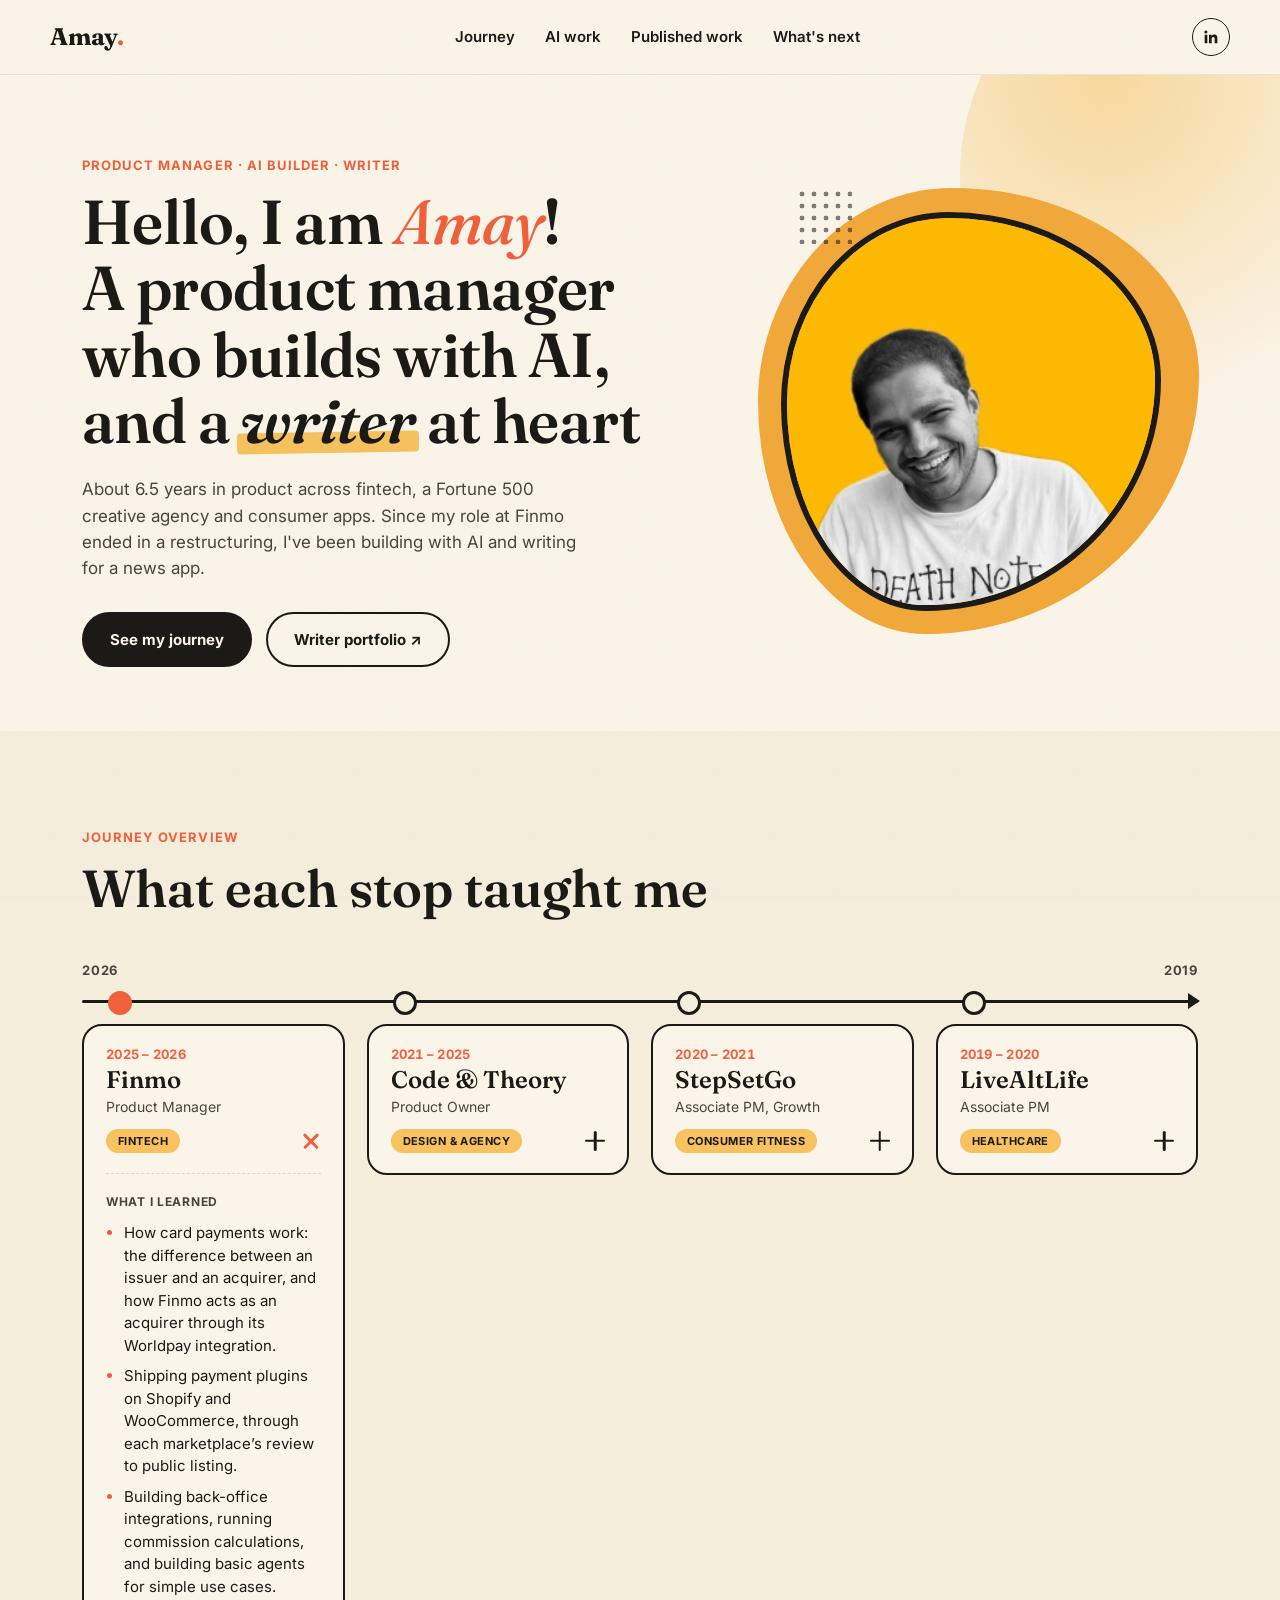
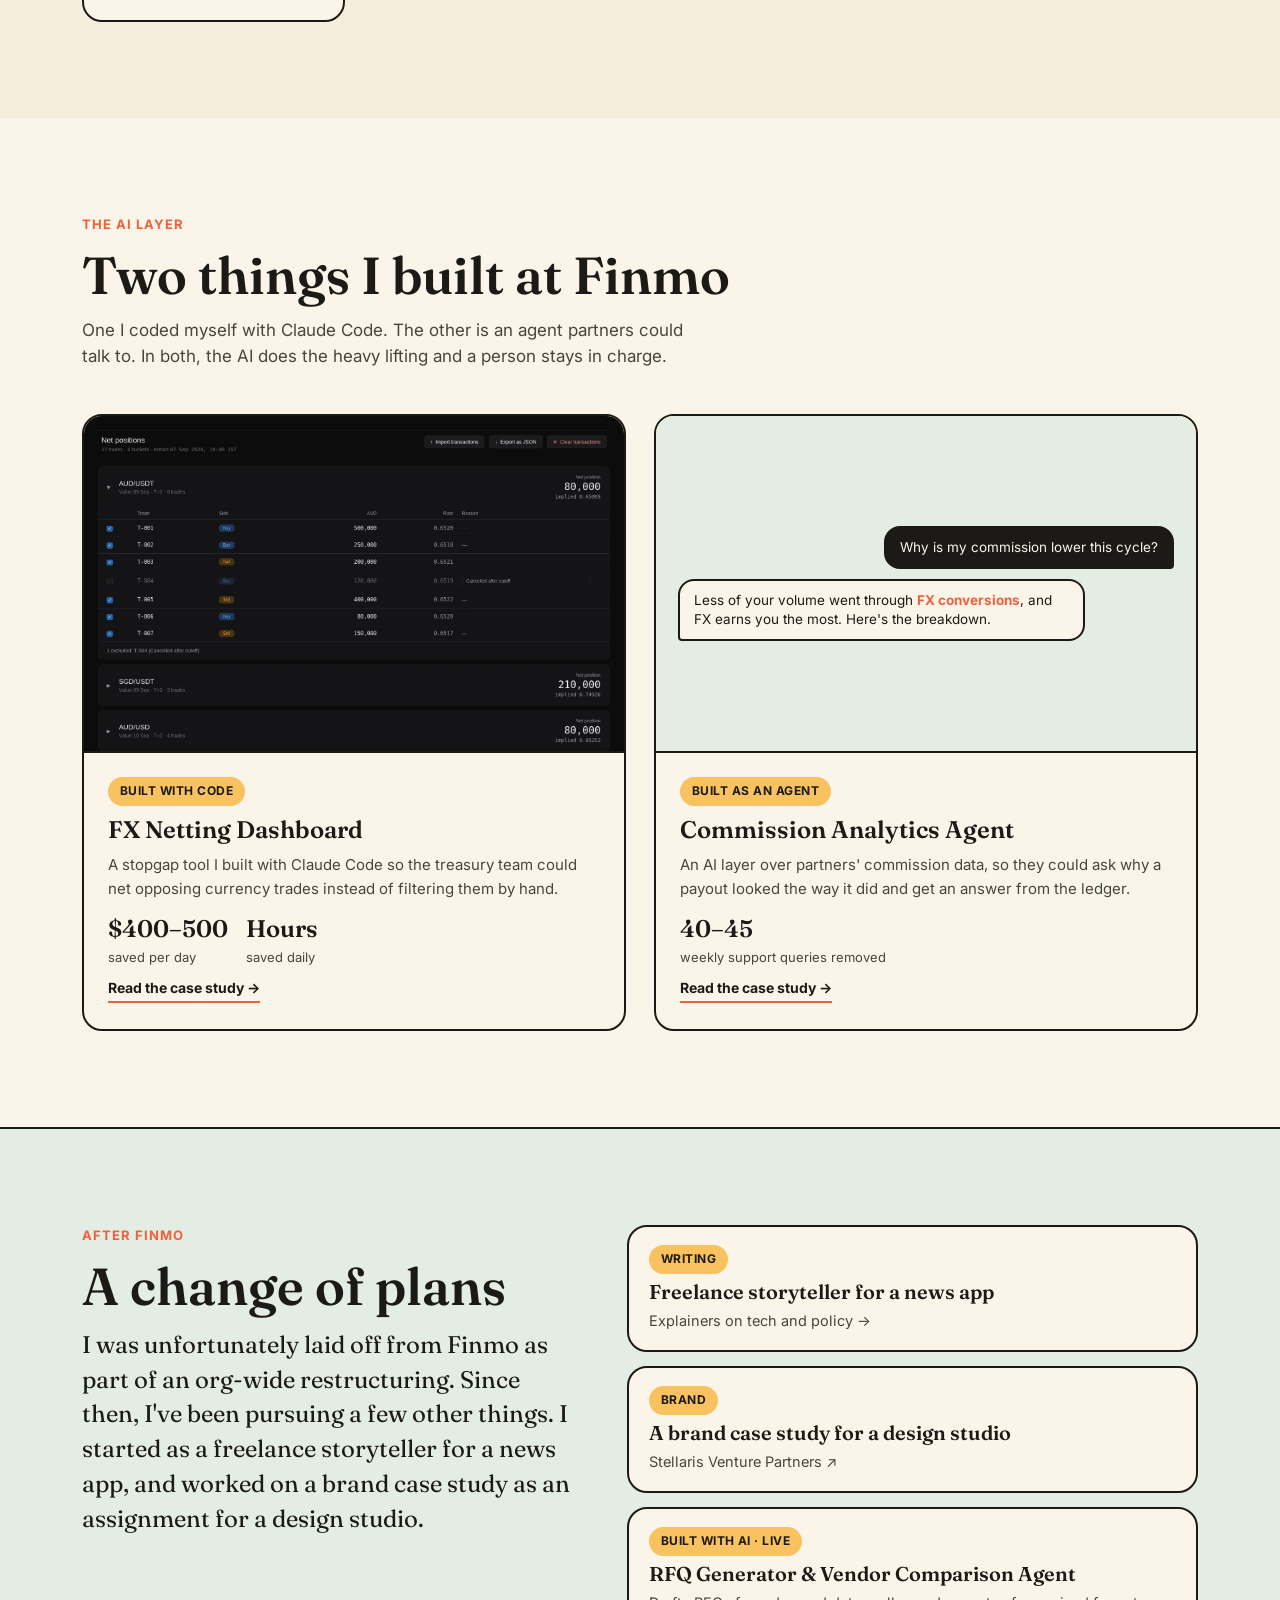
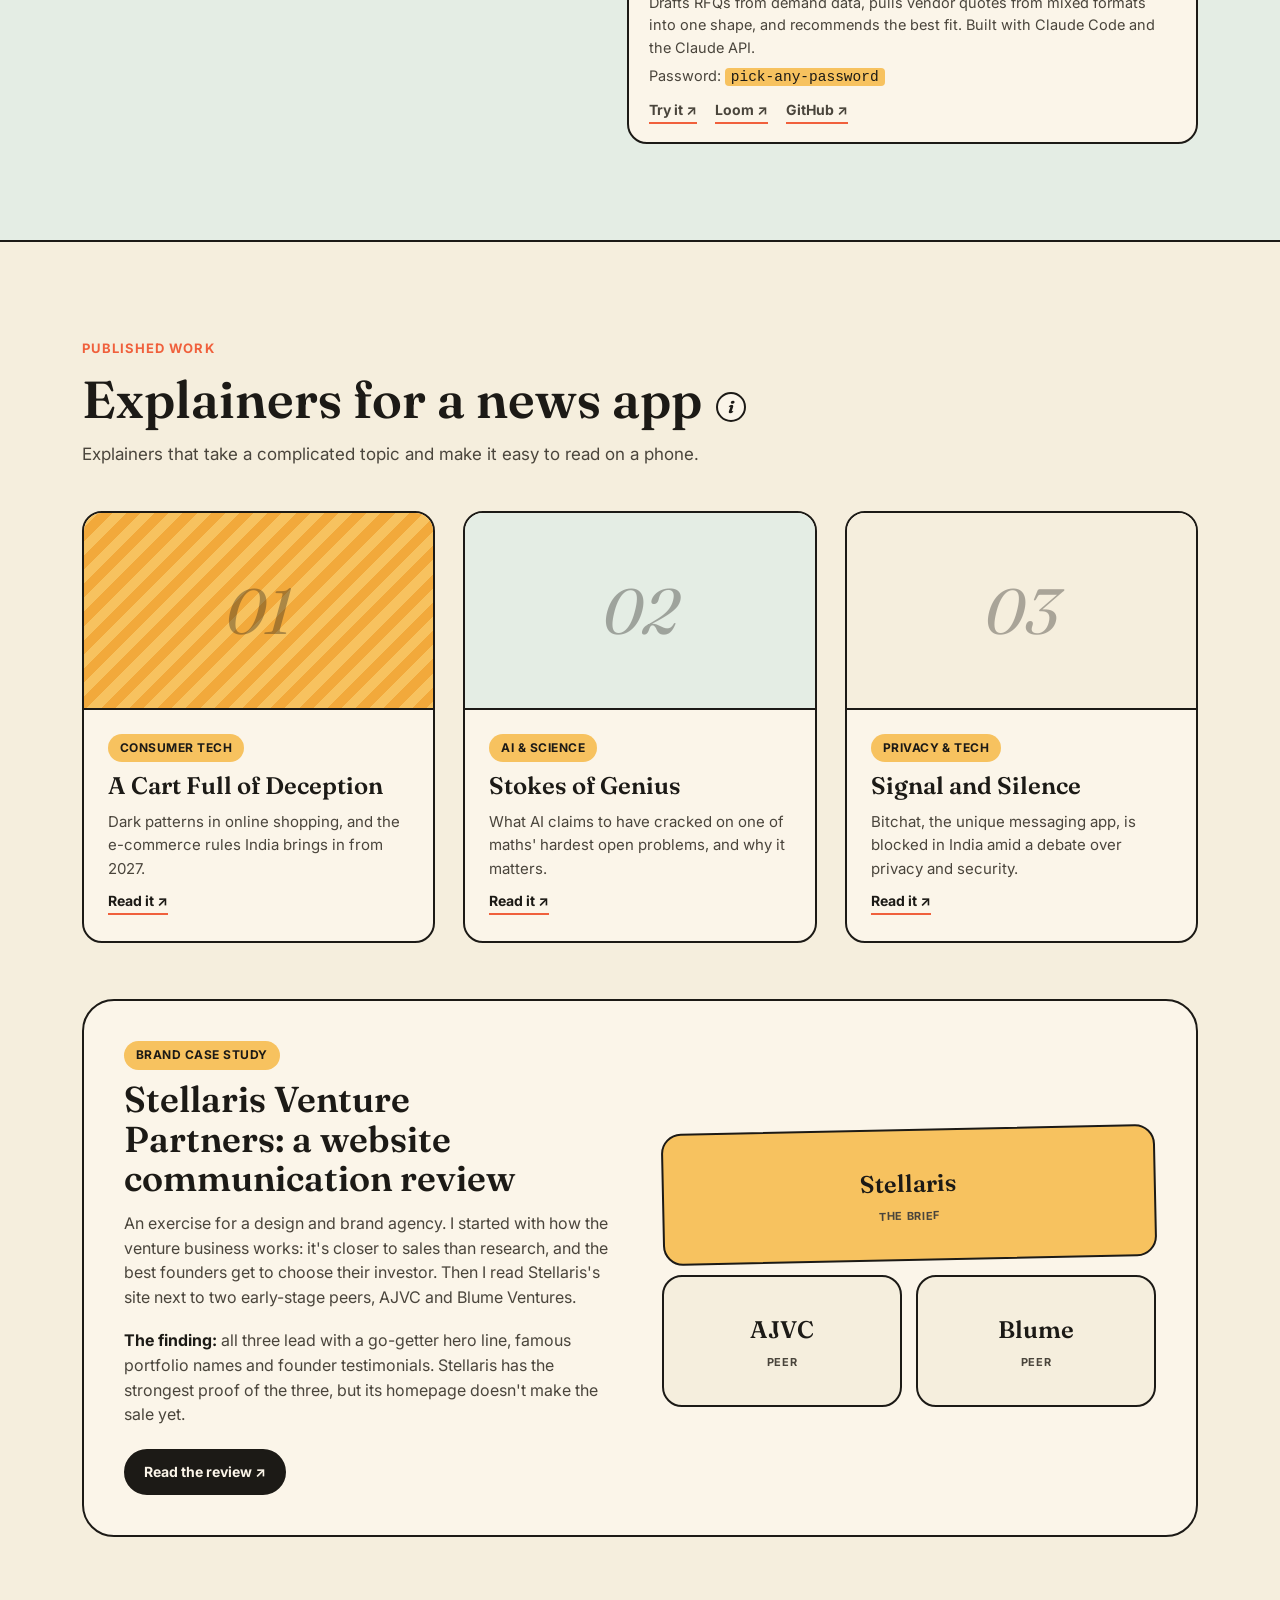
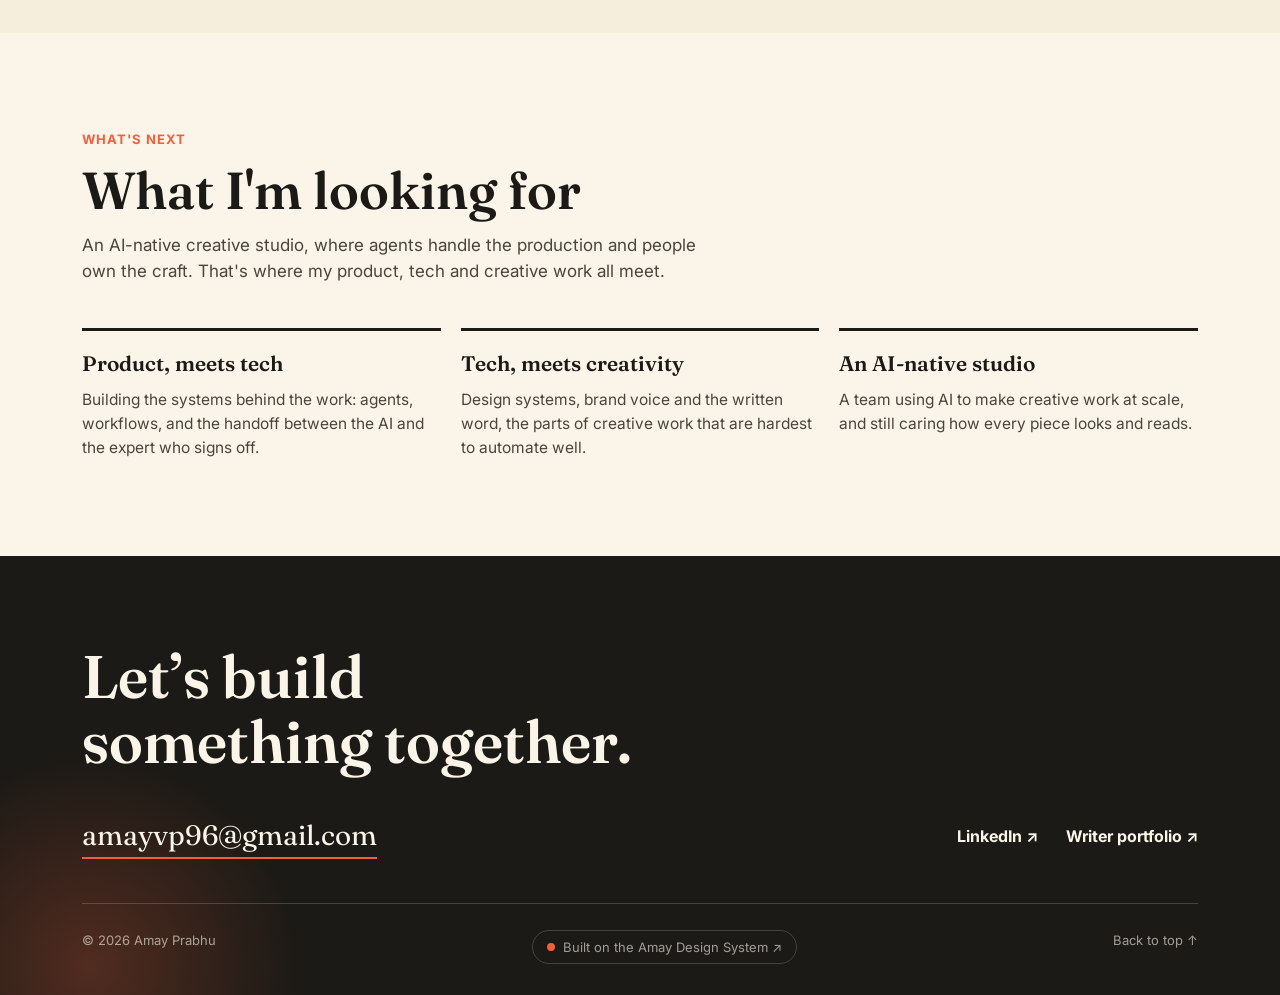
==== index.html @ 0c763c76 "Publish portfolio, Finmo case studies and Stellaris brand review Built on the Amay Design System (co" ====
<!DOCTYPE html>
<html lang="en">
<head>
<meta charset="UTF-8">
<meta name="viewport" content="width=device-width, initial-scale=1.0">
<title>Amay Prabhu, Product Portfolio</title>
<link rel="preconnect" href="https://fonts.googleapis.com">
<link rel="preconnect" href="https://fonts.gstatic.com" crossorigin>
<link href="https://fonts.googleapis.com/css2?family=Fraunces:ital,opsz,wght@0,9..144,400;0,9..144,500;0,9..144,600;0,9..144,700;1,9..144,500&family=Inter:wght@400;500;600;700;800&display=swap" rel="stylesheet">
<!-- Built on the Amay Design System: https://github.com/whereisamay/design-system -->
<link rel="stylesheet" href="ds/tokens.css">
<link rel="stylesheet" href="ds/components.css">
<link rel="stylesheet" href="css/site.css">
</head>
<body>
<div class="grain" aria-hidden="true"></div>

<header class="site-header" id="top">
  <div class="wrap header-inner">
    <a href="#top" class="logo">Amay<span class="logo-dot">.</span></a>
    <nav class="main-nav" aria-label="Sections">
      <a href="#journey">Journey</a>
      <a href="#ai">AI work</a>
      <a href="#writing">Published work</a>
      <a href="#next">What's next</a>
    </nav>
    <a class="icon-btn" href="https://www.linkedin.com/in/amay-prabhu-52b70a135/" aria-label="Amay on LinkedIn">
      <svg viewBox="0 0 24 24" fill="currentColor" aria-hidden="true"><path d="M20.45 20.45h-3.56v-5.57c0-1.33-.03-3.04-1.85-3.04-1.86 0-2.14 1.45-2.14 2.94v5.67H9.34V9h3.42v1.56h.05c.48-.9 1.64-1.85 3.38-1.85 3.6 0 4.27 2.37 4.27 5.46v6.28zM5.34 7.43a2.07 2.07 0 1 1 0-4.13 2.07 2.07 0 0 1 0 4.13zM7.12 20.45H3.56V9h3.56v11.45z"/></svg>
    </a>
  </div>
</header>

<main>
  <!-- HERO -->
  <section class="hero">
    <div class="wrap hero-inner">
      <div>
        <p class="eyebrow">Product manager · AI builder · writer</p>
        <h1 class="hero-title">Hello, I am <span class="script">Amay</span>!<br>A product manager who builds with AI, and a <span class="highlight">writer</span> at heart</h1>
        <p class="hero-sub">About 6.5 years in product across fintech, a Fortune 500 creative agency and consumer apps. Since my role at Finmo ended in a restructuring, I've been building with AI and writing for a news app.</p>
        <div class="hero-actions">
          <a href="#journey" class="btn btn-primary">See my journey</a>
          <a href="https://whereisamay.github.io/writer_portfolio/" class="btn btn-ghost">Writer portfolio ↗</a>
        </div>
      </div>
      <div class="hero-photo">
        <div class="photo-blob" aria-hidden="true"></div>
        <div class="photo-frame"><img src="img/headshot.png" alt="Amay Prabhu"></div>
        <span class="sticker-dots" aria-hidden="true"></span>
      </div>
    </div>
  </section>

  <!-- JOURNEY -->
  <section class="section alt" id="journey">
    <div class="wrap">
      <div class="section-head">
        <p class="eyebrow">journey overview</p>
        <h2 class="section-title">What each stop taught me</h2>
      </div>

      <div class="journey-dir" aria-hidden="true"><span>2026</span><span>2019</span></div>
      <div class="journey">
        <div class="stop is-open">
          <div class="stop-card">
            <button class="stop-btn" aria-expanded="true" aria-controls="l1" id="s1">
              <span class="stop-years num">2025 – 2026</span>
              <span class="stop-name">Finmo</span>
              <span class="stop-role">Product Manager</span>
              <span class="stop-row"><span class="chip">Fintech</span><span class="plus" aria-hidden="true"></span></span>
            </button>
            <div class="stop-body" id="l1" role="region" aria-labelledby="s1">
              <div class="stop-body-inner"><div class="learned">
                <span class="lbl">What I learned</span>
                <ul><li>How card payments work: the difference between an issuer and an acquirer, and how Finmo acts as an acquirer through its Worldpay integration.</li><li>Shipping payment plugins on Shopify and WooCommerce, through each marketplace&rsquo;s review to public listing.</li><li>Building back-office integrations, running commission calculations, and building basic agents for simple use cases.</li></ul>
              </div></div>
            </div>
          </div>
        </div>

        <div class="stop">
          <div class="stop-card">
            <button class="stop-btn" aria-expanded="false" aria-controls="l2" id="s2">
              <span class="stop-years num">2021 – 2025</span>
              <span class="stop-name">Code &amp; Theory</span>
              <span class="stop-role">Product Owner</span>
              <span class="stop-row"><span class="chip">Design &amp; agency</span><span class="plus" aria-hidden="true"></span></span>
            </button>
            <div class="stop-body" id="l2" role="region" aria-labelledby="s2">
              <div class="stop-body-inner"><div class="learned">
                <span class="lbl">What I learned</span>
                <ul><li>Design systems: how screens are assembled from repeatable atoms, molecules and components.</li><li>Client and account management, and defining delivery processes (how a services org ran before AI).</li></ul>
                <a class="link" href="https://github.com/whereisamay/design-system" style="display:inline-block;margin-top:12px">See the design system I built ↗</a>
              </div></div>
            </div>
          </div>
        </div>

        <div class="stop">
          <div class="stop-card">
            <button class="stop-btn" aria-expanded="false" aria-controls="l3" id="s3">
              <span class="stop-years num">2020 – 2021</span>
              <span class="stop-name">StepSetGo</span>
              <span class="stop-role">Associate PM, Growth</span>
              <span class="stop-row"><span class="chip">Consumer fitness</span><span class="plus" aria-hidden="true"></span></span>
            </button>
            <div class="stop-body" id="l3" role="region" aria-labelledby="s3">
              <div class="stop-body-inner"><div class="learned">
                <span class="lbl">What I learned</span>
                <ul><li>How consumers actually behave with new features in a data-heavy app.</li><li>Analytics: defining event dictionaries so every team reads the same numbers.</li><li>Running experiments on Firebase.</li></ul>
              </div></div>
            </div>
          </div>
        </div>

        <div class="stop">
          <div class="stop-card">
            <button class="stop-btn" aria-expanded="false" aria-controls="l4" id="s4">
              <span class="stop-years num">2019 – 2020</span>
              <span class="stop-name">LiveAltLife</span>
              <span class="stop-role">Associate PM</span>
              <span class="stop-row"><span class="chip">Healthcare</span><span class="plus" aria-hidden="true"></span></span>
            </button>
            <div class="stop-body" id="l4" role="region" aria-labelledby="s4">
              <div class="stop-body-inner"><div class="learned">
                <span class="lbl">What I learned</span>
                <ul><li>Running internal ops for kitchens and the teams behind them.</li><li>Managing stakeholders across chefs, nutrition and operations.</li><li>Conducting user interviews and turning them into priorities.</li></ul>
              </div></div>
            </div>
          </div>
        </div>
      </div>
    </div>
  </section>

  <!-- AI WORK -->
  <section class="section" id="ai">
    <div class="wrap">
      <div class="section-head">
        <p class="eyebrow">the AI layer</p>
        <h2 class="section-title">Two things I built at Finmo</h2>
        <p class="section-sub">One I coded myself with Claude Code. The other is an agent partners could talk to. In both, the AI does the heavy lifting and a person stays in charge.</p>
      </div>
      <div class="grid-2">
        <a class="card" href="fx-netting.html">
          <div class="card-media"><img src="img/fx-dashboard.webp" alt="FX netting dashboard showing net positions by currency pair, with dummy data"></div>
          <div class="card-body">
            <span class="chip">Built with code</span>
            <h3>FX Netting Dashboard</h3>
            <p>A stopgap tool I built with Claude Code so the treasury team could net opposing currency trades instead of filtering them by hand.</p>
            <div class="card-stat"><span><b class="num">$400–500</b>saved per day</span><span><b>Hours</b>saved daily</span></div>
            <span class="link">Read the case study →</span>
          </div>
        </a>
        <a class="card" href="commission-agent.html">
          <div class="card-media">
            <div class="mini-chat" aria-hidden="true">
              <div class="bubble q">Why is my commission lower this cycle?</div>
              <div class="bubble a">Less of your volume went through <b>FX conversions</b>, and FX earns you the most. Here's the breakdown.</div>
            </div>
          </div>
          <div class="card-body">
            <span class="chip">Built as an agent</span>
            <h3>Commission Analytics Agent</h3>
            <p>An AI layer over partners' commission data, so they could ask why a payout looked the way it did and get an answer from the ledger.</p>
            <div class="card-stat"><span><b class="num">40–45</b>weekly support queries removed</span></div>
            <span class="link">Read the case study →</span>
          </div>
        </a>
      </div>
    </div>
  </section>

  <!-- AFTER FINMO -->
  <section class="section breakaway" id="after">
    <div class="wrap">
      <div class="break-grid">
        <div>
          <p class="eyebrow">after finmo</p>
          <h2 class="section-title">A change of plans</h2>
          <p class="break-lede">I was unfortunately laid off from Finmo as part of an org-wide restructuring. Since then, I've been pursuing a few other things. I started as a freelance storyteller for a news app, and worked on a brand case study as an assignment for a design studio.</p>
        </div>
        <div class="break-tiles">
          <a class="break-tile" href="#writing"><span class="chip">Writing</span><b>Freelance storyteller for a news app</b><span>Explainers on tech and policy →</span></a>
          <a class="break-tile" href="stellaris/"><span class="chip">Brand</span><b>A brand case study for a design studio</b><span>Stellaris Venture Partners ↗</span></a>
          <div class="break-tile">
            <span class="chip">Built with AI · live</span>
            <b>RFQ Generator &amp; Vendor Comparison Agent</b>
            <span>Drafts RFQs from demand data, pulls vendor quotes from mixed formats into one shape, and recommends the best fit. Built with Claude Code and the Claude API.</span>
            <span class="pw">Password: <code>pick-any-password</code></span>
            <span class="tile-links"><a class="link" href="https://aerchaintakehomeassignment.streamlit.app/compare">Try it ↗</a><a class="link" href="https://www.loom.com/share/660a6ef3f9954cf6a02f502e75a01c26">Loom ↗</a><a class="link" href="https://github.com/whereisamay/aerchain_takehome_assignment">GitHub ↗</a></span>
          </div>
        </div>
      </div>
    </div>
  </section>

  <!-- PUBLISHED WORK -->
  <section class="section alt" id="writing">
    <div class="wrap">
      <div class="section-head">
        <p class="eyebrow">published work</p>
        <div class="title-row">
          <h2 class="section-title">Explainers for a news app</h2>
          <span class="info">
            <button class="info-btn" type="button" aria-expanded="false" aria-controls="own-note" aria-label="About ownership of these articles">i</button>
            <span class="info-pop" id="own-note" role="dialog" aria-label="Ownership" hidden>This work is owned by the publisher, so my name won't appear at the end of these articles. This is as per my contract.</span>
          </span>
        </div>
        <p class="section-sub">Explainers that take a complicated topic and make it easy to read on a phone.</p>
      </div>
      <div class="grid-3">
        <a class="card write-card c1" href="https://www.dot.news/post/6ac23eef27bdf3000271f42d-0002?giftid=oKtqpwqmztvCm.puqrJAbhHU0e42kImeI4NRfyD6NWM-&amp;lang=en">
          <div class="card-media" aria-hidden="true"><span class="big">01</span></div>
          <div class="card-body">
            <span class="chip">Consumer tech</span>
            <h3>A Cart Full of Deception</h3>
            <p>Dark patterns in online shopping, and the e-commerce rules India brings in from 2027.</p>
            <span class="link">Read it ↗</span>
          </div>
        </a>
        <a class="card write-card c2" href="https://www.dot.news/post/6acf8e6d35930800028da990-0001?giftid=oKtqpwqmztvCm.puqrJAbhHU0e42kImeI4NRfyD6NWM-&amp;lang=en">
          <div class="card-media" aria-hidden="true"><span class="big">02</span></div>
          <div class="card-body">
            <span class="chip">AI &amp; science</span>
            <h3>Stokes of Genius</h3>
            <p>What AI claims to have cracked on one of maths' hardest open problems, and why it matters.</p>
            <span class="link">Read it ↗</span>
          </div>
        </a>
        <a class="card write-card c3" href="https://www.dot.news/giftpost/6ae9fd5cc56d6e00029105fc-0001*oKtqpwqmztvCm.puqrJAbhHU0e42kImeI4NRfyD6NWM-?lang=en">
          <div class="card-media" aria-hidden="true"><span class="big">03</span></div>
          <div class="card-body">
            <span class="chip">Privacy &amp; tech</span>
            <h3>Signal and Silence</h3>
            <p>Bitchat, the unique messaging app, is blocked in India amid a debate over privacy and security.</p>
            <span class="link">Read it ↗</span>
          </div>
        </a>
      </div>
      <div class="case">
        <div>
          <span class="chip">Brand case study</span>
          <h3>Stellaris Venture Partners: a website communication review</h3>
          <p>An exercise for a design and brand agency. I started with how the venture business works: it's closer to sales than research, and the best founders get to choose their investor. Then I read Stellaris's site next to two early-stage peers, AJVC and Blume Ventures.</p>
          <p><b style="color:var(--ink)">The finding:</b> all three lead with a go-getter hero line, famous portfolio names and founder testimonials. Stellaris has the strongest proof of the three, but its homepage doesn't make the sale yet.</p>
          <a class="btn btn-primary btn-sm" href="stellaris/">Read the review ↗</a>
        </div>
        <div class="vs vs-grid" aria-label="Brands compared">
          <div class="us">Stellaris<small>The brief</small></div>
          <div>AJVC<small>Peer</small></div>
          <div>Blume<small>Peer</small></div>
        </div>
      </div>
    </div>
  </section>

  <!-- WHAT'S NEXT -->
  <section class="section" id="next">
    <div class="wrap">
      <div class="section-head">
        <p class="eyebrow">what's next</p>
        <h2 class="section-title">What I'm looking for</h2>
        <p class="section-sub">An AI-native creative studio, where agents handle the production and people own the craft. That's where my product, tech and creative work all meet.</p>
      </div>
      <div class="why">
        <div><h3>Product, meets tech</h3><p>Building the systems behind the work: agents, workflows, and the handoff between the AI and the expert who signs off.</p></div>
        <div><h3>Tech, meets creativity</h3><p>Design systems, brand voice and the written word, the parts of creative work that are hardest to automate well.</p></div>
        <div><h3>An AI-native studio</h3><p>A team using AI to make creative work at scale, and still caring how every piece looks and reads.</p></div>
      </div>
    </div>
  </section>
</main>

<footer class="site-footer">
  <div class="wrap">
    <h2 class="footer-title">Let&rsquo;s build<br>something together.</h2>
    <div class="footer-grid">
      <span class="footer-email">amayvp96@gmail.com</span>
      <div class="footer-socials">
        <a href="https://www.linkedin.com/in/amay-prabhu-52b70a135/">LinkedIn ↗</a>
        <a href="https://whereisamay.github.io/writer_portfolio/">Writer portfolio ↗</a>
      </div>
    </div>
    <div class="footer-bottom"><span>© 2026 Amay Prabhu</span><a class="ds-credit" href="https://github.com/whereisamay/design-system"><i aria-hidden="true"></i>Built on the Amay Design System ↗</a><a href="#top">Back to top ↑</a></div>
  </div>
</footer>

<script>
document.querySelectorAll('.stop-btn').forEach(function(btn){
  btn.addEventListener('click', function(){
    var stop = btn.closest('.stop');
    var open = stop.classList.toggle('is-open');
    btn.setAttribute('aria-expanded', open ? 'true' : 'false');
  });
});

(function(){
  var b=document.querySelector('.info-btn'), p=document.getElementById('own-note');
  if(!b||!p) return;
  function set(on){ p.hidden=!on; b.setAttribute('aria-expanded', on?'true':'false'); }
  b.addEventListener('click', function(e){ e.stopPropagation(); set(p.hidden); });
  document.addEventListener('click', function(e){ if(!p.contains(e.target)) set(false); });
  document.addEventListener('keydown', function(e){ if(e.key==='Escape') set(false); });
})();
</script>
</body>
</html>
---- ds/tokens.css ----
/* Amay Design System — generated from tokens.json */
:root, [data-theme="light"] {
  --cream: #fbf5e9;
  --cream-2: #f5eedd;
  --ink: #1c1a16;
  --ink-soft: #4a453c;
  --mustard: #f2a93b;
  --mustard-2: #f7c25f;
  --coral: #f0603c;
  --sage: #e4ede4;
  --line: rgba(28, 26, 22, 0.14);
  --line-soft: rgba(28, 26, 22, 0.08);
  --on-ink-muted: rgba(251, 245, 233, 0.6);
  --on-ink-line: rgba(251, 245, 233, 0.18);
  --shadow-lift: 10px 14px 0 rgba(28, 26, 22, 0.9);
  --shadow-nudge: 6px 8px 0 rgba(28, 26, 22, 0.9);
}
:root {
  --space-4: 4px;
  --space-8: 8px;
  --space-12: 12px;
  --space-16: 16px;
  --space-20: 20px;
  --space-24: 24px;
  --space-28: 28px;
  --space-32: 32px;
  --space-48: 48px;
  --space-64: 64px;
  --space-96: 96px;
  --radius-sm: 12px;
  --radius-md: 20px;
  --radius-lg: 32px;
  --radius-pill: 999px;
  --border-hair: 1px;
  --border-icon: 1.5px;
  --border-ui: 2px;
  --border-frame: 5px;
  --border-portrait: 6px;
  --wrap: 1180px;
  --measure-article: 720px;
  --font-display: "Fraunces", Georgia, "Times New Roman", serif;
  --font-body: "Inter", -apple-system, BlinkMacSystemFont, "Segoe UI", sans-serif;
}
.display-hero { font-family: var(--font-display); font-size: 68px; line-height: 1.06; font-weight: 600; letter-spacing: -0.01em; }
.display-footer { font-family: var(--font-display); font-size: 64px; line-height: 1.08; font-weight: 600; }
.display-page { font-family: var(--font-display); font-size: 56px; line-height: 1.1; font-weight: 600; letter-spacing: -0.01em; }
.display-section { font-family: var(--font-display); font-size: 52px; line-height: 1.05; font-weight: 600; }
.display-place { font-family: var(--font-display); font-size: 40px; line-height: 1.15; font-weight: 600; }
.lead-serif { font-family: var(--font-display); font-size: 32px; line-height: 1.3; font-weight: 500; }
.quote-pull { font-family: var(--font-display); font-size: 28px; line-height: 1.5; font-weight: 500; font-style: italic; }
.title-h2 { font-family: var(--font-display); font-size: 30px; line-height: 1.25; font-weight: 600; }
.wordmark { font-family: var(--font-display); font-size: 24px; line-height: 1.2; font-weight: 700; letter-spacing: -0.01em; }
.title-card { font-family: var(--font-display); font-size: 20px; line-height: 1.25; font-weight: 600; }
.title-accordion { font-family: var(--font-display); font-size: 18px; line-height: 1.35; font-weight: 600; }
.text-article { font-family: var(--font-body); font-size: 18px; line-height: 1.75; font-weight: 400; }
.text-lede { font-family: var(--font-body); font-size: 17px; line-height: 1.5; font-weight: 400; }
.text-body { font-family: var(--font-body); font-size: 16px; line-height: 1.5; font-weight: 400; }
.label-nav { font-family: var(--font-body); font-size: 15px; line-height: 1.4; font-weight: 600; }
.label-button { font-family: var(--font-body); font-size: 15px; line-height: 1.2; font-weight: 700; }
.text-small { font-family: var(--font-body); font-size: 14px; line-height: 1.5; font-weight: 400; }
.text-caption { font-family: var(--font-body); font-size: 13px; line-height: 1.4; font-weight: 500; }
.label-eyebrow { font-family: var(--font-body); font-size: 13px; line-height: 1.4; font-weight: 700; letter-spacing: 0.08em; }
.label-chip { font-family: var(--font-body); font-size: 12px; line-height: 1.4; font-weight: 700; letter-spacing: 0.04em; }
---- ds/components.css ----
@import url("https://fonts.googleapis.com/css2?family=Fraunces:ital,opsz,wght@0,9..144,400;0,9..144,500;0,9..144,600;0,9..144,700;1,9..144,500&family=Inter:wght@400;500;600;700;800&display=swap");

/* Amay Design System — component styles. Every value comes from tokens.css. */
:root { --ease: cubic-bezier(0.16, 1, 0.3, 1); }

body { background: var(--cream); color: var(--ink); font-family: var(--font-body); font-size: 16px; line-height: 1.5; -webkit-font-smoothing: antialiased; }
a { color: inherit; text-decoration: none; }

/* ---------- Grain ---------- */
.ds-grain { position: fixed; inset: 0; z-index: 999; pointer-events: none; opacity: 0.045; mix-blend-mode: multiply;
  background-image: url("data:image/svg+xml,%3Csvg xmlns='http://www.w3.org/2000/svg' width='120' height='120'%3E%3Cfilter id='n'%3E%3CfeTurbulence type='fractalNoise' baseFrequency='0.9' numOctaves='2' stitchTiles='stitch'/%3E%3C/filter%3E%3Crect width='100%25' height='100%25' filter='url(%23n)'/%3E%3C/svg%3E"); }

/* ---------- Eyebrow + section heading ---------- */
.eyebrow { font-family: var(--font-body); font-weight: 700; font-size: 13px; letter-spacing: 0.08em; text-transform: uppercase; color: var(--coral); margin: 0 0 14px; }
.section-title { font-family: var(--font-display); font-weight: 600; font-size: clamp(32px, 4.5vw, 52px); line-height: 1.05; margin: 0 0 16px; }
.section-sub { font-size: 17px; color: var(--ink-soft); margin: 8px 0 0; max-width: 620px; }

/* ---------- Text accents ---------- */
.script { font-style: italic; font-weight: 500; color: var(--coral); }
.highlight { position: relative; font-style: italic; white-space: nowrap; z-index: 0; }
.highlight::after { content: ""; position: absolute; left: -4px; right: -4px; bottom: 6px; height: 0.34em; background: var(--mustard-2); z-index: -1; border-radius: 4px; transform: rotate(-1deg); }

/* ---------- Button ---------- */
.btn { display: inline-flex; align-items: center; gap: var(--space-8); padding: 15px 28px; border-radius: var(--radius-pill); font-family: var(--font-body); font-weight: 700; font-size: 15px; border: var(--border-ui) solid var(--ink); cursor: pointer;
  transition: transform 0.25s var(--ease), background 0.25s var(--ease), color 0.25s var(--ease); }
.btn-primary { background: var(--ink); color: var(--cream); }
.btn-primary:hover { transform: translate(-2px, -2px); background: var(--coral); border-color: var(--coral); }
.btn-ghost { background: transparent; color: var(--ink); }
.btn-ghost:hover { transform: translate(-2px, -2px); background: var(--ink); color: var(--cream); }
.btn-sm { padding: 10px 18px; font-size: 14px; }
.btn:focus-visible { outline: 3px solid var(--ink); outline-offset: 3px; }

/* ---------- Text link ---------- */
.ds-link { font-weight: 700; font-size: 14px; border-bottom: var(--border-ui) solid var(--coral); padding-bottom: 2px; align-self: flex-start; }

/* ---------- Icon button ---------- */
.icon-btn { width: 38px; height: 38px; display: grid; place-items: center; border-radius: 50%; border: var(--border-icon) solid var(--ink); color: var(--ink); background: transparent;
  transition: background 0.25s var(--ease), color 0.25s var(--ease), transform 0.25s var(--ease); }
.icon-btn svg { width: 18px; height: 18px; }
.icon-btn:hover { background: var(--ink); color: var(--cream); transform: rotate(-8deg) scale(1.06); }

/* ---------- Chip ---------- */
.chip { display: inline-block; align-self: flex-start; font-size: 12px; font-weight: 700; letter-spacing: 0.04em; text-transform: uppercase; background: var(--mustard-2); color: var(--ink); padding: 5px 12px; border-radius: var(--radius-pill); }
.chip-outline { background: var(--cream-2); border: var(--border-icon) solid var(--ink); }

/* ---------- Site header ---------- */
.site-header { position: sticky; top: 0; z-index: 100; background: rgba(251, 245, 233, 0.82); backdrop-filter: blur(10px); border-bottom: var(--border-hair) solid var(--line-soft); }
.header-inner { display: flex; align-items: center; justify-content: space-between; height: 78px; gap: var(--space-20); padding: 0 var(--space-32); }
.logo { font-family: var(--font-display); font-weight: 700; font-size: 24px; letter-spacing: -0.01em; }
.logo-dot { color: var(--coral); }
.main-nav { display: flex; gap: 36px; }
.main-nav a { font-weight: 600; font-size: 15px; position: relative; padding: 4px 0; }
.main-nav a::after { content: ""; position: absolute; left: 0; right: 100%; bottom: 0; height: 2px; background: var(--coral); transition: right 0.3s var(--ease); }
.main-nav a:hover::after { right: 0; }

/* ---------- Blob portrait ---------- */
.blob-portrait { position: relative; width: min(100%, 420px); }
.photo-blob { position: absolute; inset: -6% -10% -6% -6%; background: var(--mustard); border-radius: 44% 56% 62% 38% / 48% 42% 58% 52%; z-index: 0; }
@media (prefers-reduced-motion: no-preference) { .photo-blob { animation: ds-blobbing 12s var(--ease) infinite alternate; } }
@keyframes ds-blobbing { 0% { border-radius: 44% 56% 62% 38% / 48% 42% 58% 52%; } 50% { border-radius: 58% 42% 40% 60% / 40% 62% 38% 60%; } 100% { border-radius: 40% 60% 55% 45% / 60% 40% 60% 40%; } }
.photo-frame { position: relative; z-index: 1; aspect-ratio: 1 / 1.05; border-radius: 44% 56% 62% 38% / 48% 42% 58% 52%; overflow: hidden; border: var(--border-portrait) solid var(--ink); background: var(--mustard); }
.photo-frame img { width: 100%; height: 100%; object-fit: cover; display: block; }
.sticker-dots { position: absolute; z-index: 2; top: -6%; left: 4%; width: 56px; height: 56px; background-image: radial-gradient(var(--ink) 2.4px, transparent 2.6px); background-size: 12px 12px; opacity: 0.55; }

/* ---------- Work card ---------- */
.work-card { background: var(--cream); border: var(--border-ui) solid var(--ink); border-radius: var(--radius-md); overflow: hidden; display: flex; flex-direction: column; transition: transform 0.3s var(--ease), box-shadow 0.3s var(--ease); }
.work-card:hover { transform: translateY(-6px) rotate(-0.6deg); box-shadow: var(--shadow-lift); }
.work-card-media { position: relative; aspect-ratio: 16 / 10; display: grid; place-items: center; border-bottom: var(--border-ui) solid var(--ink); overflow: hidden;
  background: repeating-linear-gradient(135deg, var(--mustard-2), var(--mustard-2) 10px, var(--mustard) 10px, var(--mustard) 20px); }
.work-card-media span { font-family: var(--font-display); font-size: 40px; color: rgba(28, 26, 22, 0.35); }
.work-card-media img { position: absolute; inset: 0; width: 100%; height: 100%; object-fit: cover; }
.work-card-body { padding: 22px 22px 26px; display: flex; flex-direction: column; gap: var(--space-8); flex: 1; }
.work-card-body h3 { font-family: var(--font-display); font-size: 20px; font-weight: 600; margin: 0; }
.work-card-body p { font-size: 14px; margin: 0 0 6px; color: var(--ink-soft); }
.work-card-link { margin-top: auto; font-weight: 700; font-size: 14px; border-bottom: var(--border-ui) solid var(--coral); align-self: flex-start; padding-bottom: 2px; }

/* ---------- Accordion ---------- */
.faq-list { display: flex; flex-direction: column; gap: var(--space-16); max-width: 760px; }
.faq-item { border: var(--border-ui) solid var(--ink); border-radius: var(--radius-md); background: var(--cream); overflow: hidden; transition: box-shadow 0.25s var(--ease), transform 0.25s var(--ease); }
.faq-item:hover { transform: translate(-2px, -2px); box-shadow: var(--shadow-nudge); }
.faq-question-wrap { margin: 0; font-weight: inherit; }
.faq-question { width: 100%; display: flex; align-items: center; justify-content: space-between; gap: var(--space-20); padding: 20px 24px; background: none; border: none; cursor: pointer; text-align: left; font-family: var(--font-body); color: var(--ink); }
.faq-q-text { font-family: var(--font-display); font-weight: 600; font-size: 18px; line-height: 1.35; }
.faq-icon { position: relative; flex-shrink: 0; width: 22px; height: 22px; transition: transform 0.3s var(--ease); }
.faq-icon::before, .faq-icon::after { content: ""; position: absolute; background: var(--ink); border-radius: 2px; }
.faq-icon::before { top: 50%; left: 0; width: 100%; height: 2.5px; transform: translateY(-50%); }
.faq-icon::after { left: 50%; top: 0; height: 100%; width: 2.5px; transform: translateX(-50%); }
.faq-item.is-open .faq-icon { transform: rotate(45deg); }
.faq-item.is-open .faq-question { color: var(--coral); }
.faq-item.is-open .faq-icon::before, .faq-item.is-open .faq-icon::after { background: var(--coral); }
.faq-answer { display: grid; grid-template-rows: 0fr; transition: grid-template-rows 0.35s var(--ease); }
.faq-item.is-open .faq-answer { grid-template-rows: 1fr; }
.faq-answer-inner { overflow: hidden; min-height: 0; }
.faq-answer-inner p { margin: 0; padding: 0 24px 22px; font-size: 16px; line-height: 1.6; color: var(--ink-soft); }

/* ---------- Journey timeline ---------- */
.journey { position: relative; display: grid; grid-template-columns: repeat(var(--stops, 4), minmax(0, 1fr)); gap: 22px; align-items: start; padding-top: 34px; }
.journey::before { content: ""; position: absolute; left: 0; right: 0; top: 10px; height: 3px; background: var(--ink); border-radius: 3px; }
.journey .faq-item { position: relative; overflow: visible; }
.journey .faq-item::before { content: ""; position: absolute; top: -35px; left: 26px; width: 18px; height: 18px; border-radius: 50%; background: var(--cream-2); border: 3px solid var(--ink); }
.journey .faq-item.is-open::before { background: var(--coral); border-color: var(--coral); }
.journey .faq-question { flex-direction: column; align-items: flex-start; gap: 4px; }
.journey-years { font-size: 13px; font-weight: 700; color: var(--coral); }
.journey-name { font-family: var(--font-display); font-weight: 600; font-size: 24px; line-height: 1.15; }
.journey-role { font-size: 14px; color: var(--ink-soft); }
@media (max-width: 900px) {
  .journey { grid-template-columns: 1fr; padding: 0 0 0 34px; gap: var(--space-16); }
  .journey::before { left: 10px; right: auto; top: 0; bottom: 0; width: 3px; height: auto; }
  .journey .faq-item::before { top: 24px; left: -35px; }
}

/* ---------- Pull quote ---------- */
.pull-quote { font-family: var(--font-display); font-style: italic; font-weight: 500; font-size: clamp(22px, 2.6vw, 28px); line-height: 1.5; color: var(--ink); border-left: 4px solid var(--coral); padding: 4px 0 4px 24px; margin: 44px 0 8px; }

/* ---------- Step list ---------- */
.step-list { list-style: none; counter-reset: step; margin: 0; padding: 0; display: flex; flex-direction: column; gap: 14px; }
.step-list li { counter-increment: step; position: relative; padding: 16px 18px 16px 64px; border: var(--border-ui) solid var(--ink); border-radius: var(--radius-md); background: var(--cream); font-size: 15.5px; }
.step-list li::before { content: counter(step); position: absolute; left: 18px; top: 12px; font-family: var(--font-display); font-style: italic; font-weight: 700; font-size: 28px; color: var(--coral); }
.step-list.plain li { border: none; background: none; padding: 0 0 0 42px; margin-bottom: 16px; font-size: 18px; line-height: 1.75; }
.step-list.plain li::before { left: 0; top: 1px; font-size: inherit; }

/* ---------- Metric tile ---------- */
.metric { border: var(--border-ui) solid var(--ink); border-radius: var(--radius-md); background: var(--cream); padding: 18px 20px; }
.metric b { display: block; font-family: var(--font-display); font-size: 30px; font-weight: 600; line-height: 1.1; font-variant-numeric: tabular-nums; }
.metric span { font-size: 13.5px; color: var(--ink-soft); }

/* ---------- Chat bubble ---------- */
.chat { border: var(--border-ui) solid var(--ink); border-radius: var(--radius-lg); background: var(--sage); padding: 22px; display: flex; flex-direction: column; gap: var(--space-12); }
.bubble { max-width: 88%; padding: 10px 14px; border: var(--border-ui) solid var(--ink); border-radius: 16px; font-size: 15px; line-height: 1.45; background: var(--cream); }
.bubble.q { align-self: flex-end; background: var(--ink); color: var(--cream); border-bottom-right-radius: 4px; }
.bubble.a { border-bottom-left-radius: 4px; }

/* ---------- Page hero ---------- */
.page-hero { position: relative; padding: 56px var(--space-32) 48px; background: var(--cream-2); overflow: hidden; }
.page-hero::before { content: ""; position: absolute; top: -160px; right: -140px; width: 400px; height: 400px; border-radius: 50%; background: radial-gradient(circle at 30% 30%, var(--mustard-2), transparent 70%); opacity: 0.5; pointer-events: none; }
.back-link { display: inline-flex; align-items: center; gap: var(--space-8); font-weight: 700; font-size: 14px; color: var(--ink-soft); margin-bottom: var(--space-28); position: relative; transition: color 0.25s var(--ease), transform 0.25s var(--ease); }
.back-link:hover { color: var(--coral); transform: translateX(-3px); }
.page-title { font-family: var(--font-display); font-weight: 600; font-size: clamp(34px, 5.2vw, 56px); line-height: 1.1; letter-spacing: -0.01em; margin: 0 0 18px; max-width: 820px; position: relative; }
.page-sub { font-size: 18px; line-height: 1.5; color: var(--ink-soft); max-width: 640px; margin: 0 0 18px; position: relative; }
.page-meta { font-size: 14px; font-weight: 600; color: var(--ink-soft); position: relative; }

/* ---------- Data table ---------- */
.table-scroll { overflow-x: auto; }
.menu-table { width: 100%; min-width: 460px; border-collapse: collapse; border: var(--border-ui) solid var(--ink); border-radius: var(--radius-lg); overflow: hidden; }
.menu-table th, .menu-table td { padding: 12px 18px; text-align: left; border-bottom: var(--border-hair) solid var(--line); font-size: 15.5px; vertical-align: top; }
.menu-table th { background: var(--mustard-2); font-family: var(--font-display); font-weight: 600; font-size: 15px; }
.menu-table th:first-child, .menu-table td:first-child { border-right: var(--border-hair) solid var(--line); }
.menu-table tbody tr:last-child td { border-bottom: none; }

/* ---------- Photo carousel ---------- */
.photo-carousel { max-width: 320px; }
.photo-carousel-track { display: flex; overflow-x: auto; scroll-snap-type: x mandatory; scrollbar-width: none; border: var(--border-frame) solid var(--ink); border-radius: var(--radius-lg); background: var(--ink-soft); }
.photo-carousel-track::-webkit-scrollbar { display: none; }
.photo-carousel-slide { position: relative; flex: 0 0 100%; scroll-snap-align: start; margin: 0; }
.photo-carousel-media { position: relative; aspect-ratio: 1 / 1; overflow: hidden; background: var(--mustard-2); }
.photo-carousel-media img { width: 100%; height: 100%; object-fit: cover; display: block; }
.photo-carousel-caption { position: absolute; left: 0; right: 0; bottom: 0; display: flex; align-items: baseline; gap: 10px; padding: 10px 14px; background: linear-gradient(to top, rgba(20, 16, 12, 0.85), rgba(20, 16, 12, 0)); font-size: 13px; line-height: 1.4; color: #fff; }
.photo-carousel-num { flex-shrink: 0; font-family: var(--font-display); font-style: italic; font-weight: 600; font-size: 16px; color: var(--mustard); }
.photo-carousel-controls { display: flex; align-items: center; justify-content: center; gap: var(--space-20); margin-top: var(--space-16); }
.carousel-btn { width: 46px; height: 46px; border-radius: 50%; border: var(--border-ui) solid var(--ink); background: var(--cream); color: var(--ink); font-size: 18px; cursor: pointer; transition: background 0.25s var(--ease), color 0.25s var(--ease), transform 0.2s var(--ease); }
.carousel-btn:hover { background: var(--ink); color: var(--cream); transform: scale(1.06); }
.carousel-btn:disabled { opacity: 0.35; cursor: default; transform: none; background: var(--cream); color: var(--ink); }
.photo-carousel-dots { display: flex; gap: var(--space-8); }
.photo-carousel-dots button { width: 8px; height: 8px; border-radius: 50%; border: none; background: var(--line); cursor: pointer; padding: 0; transition: background 0.25s var(--ease), transform 0.25s var(--ease); }
.photo-carousel-dots button.is-active { background: var(--coral); transform: scale(1.35); }

/* ---------- Site footer ---------- */
.site-footer { background: var(--ink); color: var(--cream); padding: 100px var(--space-32) 32px; position: relative; overflow: hidden; }
.site-footer::before { content: ""; position: absolute; bottom: -180px; left: -120px; width: 420px; height: 420px; border-radius: 50%; background: radial-gradient(circle, var(--coral), transparent 70%); opacity: 0.25; }
.footer-title { font-family: var(--font-display); font-weight: 600; font-size: clamp(36px, 6vw, 64px); line-height: 1.08; margin: 0 0 44px; position: relative; }
.footer-grid { display: flex; flex-wrap: wrap; align-items: center; justify-content: space-between; gap: var(--space-24); padding-bottom: var(--space-48); border-bottom: var(--border-hair) solid var(--on-ink-line); position: relative; }
.footer-email { font-family: var(--font-display); font-size: clamp(20px, 2.6vw, 28px); border-bottom: var(--border-ui) solid var(--coral); }
.footer-socials { display: flex; gap: var(--space-28); font-weight: 700; }
.footer-socials a:hover { color: var(--mustard-2); }
.footer-bottom { display: flex; justify-content: space-between; padding-top: var(--space-28); font-size: 13px; color: var(--on-ink-muted); position: relative; }

@media (prefers-reduced-motion: reduce) { .photo-blob { animation: none; } .btn, .work-card, .faq-item { transition: none; } }
---- css/site.css ----
/* Product portfolio — page layout on top of the Amay Design System.
   Load order: ds/tokens.css → ds/components.css → this file.
   Layout idea: same funky-but-clean editorial system, with a horizontal journey line,
   ink-bordered cards and pill buttons. Single light theme by choice, like the writer site. */
:root{
  /* Colours, type families, spacing, radii, borders and shadows come from the
     Amay Design System (ds/tokens.css), copied from https://github.com/whereisamay/design-system.
     Only page-level values live here. */
  --ease:cubic-bezier(.16,1,.3,1);
  color-scheme:light;
}
*{box-sizing:border-box}
html{scroll-behavior:smooth}
body{margin:0;background:var(--cream);color:var(--ink);font-family:var(--font-body);font-size:16px;line-height:1.55;-webkit-font-smoothing:antialiased;overflow-x:hidden}
img{max-width:100%;display:block}
a{color:inherit;text-decoration:none}
a:focus-visible,button:focus-visible{outline:3px solid var(--coral);outline-offset:3px;border-radius:8px}
h1,h2,h3,h4{text-wrap:balance}
.wrap{max-width:1180px;margin:0 auto;padding:0 32px}
.num{font-variant-numeric:tabular-nums}

.grain{position:fixed;inset:0;z-index:999;pointer-events:none;opacity:.045;mix-blend-mode:multiply;
  background-image:url("data:image/svg+xml,%3Csvg xmlns='http://www.w3.org/2000/svg' width='120' height='120'%3E%3Cfilter id='n'%3E%3CfeTurbulence type='fractalNoise' baseFrequency='0.9' numOctaves='2' stitchTiles='stitch'/%3E%3C/filter%3E%3Crect width='100%25' height='100%25' filter='url(%23n)'/%3E%3C/svg%3E")}

.eyebrow{font-weight:700;font-size:13px;letter-spacing:.08em;text-transform:uppercase;color:var(--coral);margin:0 0 14px}
.section-title{font-family:var(--font-display);font-weight:600;font-size:clamp(32px,4.5vw,52px);line-height:1.05;margin:0 0 14px}
.section-sub{font-size:17px;color:var(--ink-soft);max-width:620px;margin:0}
.chip{display:inline-block;align-self:flex-start;font-size:12px;font-weight:700;letter-spacing:.04em;text-transform:uppercase;background:var(--mustard-2);color:var(--ink);padding:5px 12px;border-radius:999px}
.chip.soft{background:var(--cream-2);border:1.5px solid var(--ink)}

.btn{display:inline-flex;align-items:center;gap:8px;padding:14px 26px;border-radius:999px;font-weight:700;font-size:15px;border:2px solid var(--ink);transition:transform .25s var(--ease),background .25s var(--ease),color .25s var(--ease)}
.btn-primary{background:var(--ink);color:var(--cream)}
.btn-primary:hover{transform:translate(-2px,-2px);background:var(--coral);border-color:var(--coral)}
.btn-ghost{background:transparent;color:var(--ink)}
.btn-ghost:hover{transform:translate(-2px,-2px);background:var(--ink);color:var(--cream)}
.btn-sm{padding:10px 18px;font-size:14px}
.link{font-weight:700;font-size:14px;border-bottom:2px solid var(--coral);padding-bottom:2px;align-self:flex-start}

/* header */
.site-header{position:sticky;top:0;z-index:100;background:rgba(251,245,233,.86);backdrop-filter:blur(10px);border-bottom:1px solid var(--line-soft)}
.header-inner{padding:0;display:flex;align-items:center;justify-content:space-between;height:74px;gap:20px}
.logo{font-family:var(--font-display);font-weight:700;font-size:24px}
.logo-dot{color:var(--coral)}
.main-nav{display:flex;gap:30px}
.main-nav a{font-weight:600;font-size:15px;position:relative;padding:4px 0}
.main-nav a::after{content:"";position:absolute;left:0;right:100%;bottom:0;height:2px;background:var(--coral);transition:right .3s var(--ease)}
.main-nav a:hover::after{right:0}
.icon-btn{width:38px;height:38px;display:grid;place-items:center;border-radius:50%;border:1.5px solid var(--ink);transition:background .25s var(--ease),color .25s var(--ease),transform .25s var(--ease)}
.icon-btn svg{width:18px;height:18px}
.icon-btn:hover{background:var(--ink);color:var(--cream);transform:rotate(-8deg) scale(1.06)}
@media (max-width:820px){.main-nav{display:none}}

/* hero */
.hero{position:relative;padding:80px 0 64px;overflow:hidden}
.hero::before{content:"";position:absolute;top:-140px;right:-160px;width:480px;height:480px;border-radius:50%;background:radial-gradient(circle at 30% 30%,var(--mustard-2),transparent 70%);opacity:.55;pointer-events:none}
.hero-inner{display:grid;grid-template-columns:1.15fr .85fr;gap:48px;align-items:center;position:relative}
.hero-title{font-family:var(--font-display);font-weight:600;font-size:clamp(36px,5.2vw,62px);line-height:1.07;letter-spacing:-.01em;margin:0 0 22px}
.script{font-style:italic;font-weight:500;color:var(--coral)}
.highlight{position:relative;font-style:italic;white-space:nowrap;z-index:0}
.highlight::after{content:"";position:absolute;left:-4px;right:-4px;bottom:6px;height:.34em;background:var(--mustard-2);z-index:-1;border-radius:4px;transform:rotate(-1deg)}
.hero-sub{max-width:520px;font-size:17px;margin:0 0 30px;color:var(--ink-soft)}
.hero-actions{display:flex;gap:14px;flex-wrap:wrap}
.hero-photo{position:relative;justify-self:center;width:min(100%,380px)}
.photo-blob{position:absolute;inset:-6% -10% -6% -6%;background:var(--mustard);border-radius:44% 56% 62% 38%/48% 42% 58% 52%;z-index:0}
@media (prefers-reduced-motion:no-preference){.photo-blob{animation:blobbing 12s var(--ease) infinite alternate}}
@keyframes blobbing{0%{border-radius:44% 56% 62% 38%/48% 42% 58% 52%}50%{border-radius:58% 42% 40% 60%/40% 62% 38% 60%}100%{border-radius:40% 60% 55% 45%/60% 40% 60% 40%}}
.photo-frame{position:relative;z-index:1;aspect-ratio:1/1.05;border-radius:44% 56% 62% 38%/48% 42% 58% 52%;overflow:hidden;border:6px solid var(--ink);background:var(--mustard)}
.photo-frame img{width:100%;height:100%;object-fit:cover}
.sticker-dots{position:absolute;z-index:2;top:-6%;left:4%;width:56px;height:56px;background-image:radial-gradient(var(--ink) 2.4px,transparent 2.6px);background-size:12px 12px;opacity:.55}
.stat-strip{display:flex;flex-wrap:wrap;gap:10px;margin-top:26px}
.stat-strip span{border:1.5px solid var(--ink);border-radius:999px;padding:6px 14px;font-size:13.5px;font-weight:600;background:var(--cream)}
@media (max-width:980px){.hero-inner{grid-template-columns:1fr}.hero-photo{order:-1;width:min(64vw,280px);margin:0 auto 8px}}

/* sections */
.section{padding:96px 0}
.section.alt{background:var(--cream-2)}
.section-head{max-width:680px;margin-bottom:44px}

/* journey: horizontal line + accordion cards */
.journey-dir{display:flex;justify-content:space-between;font-size:13px;font-weight:700;letter-spacing:.06em;text-transform:uppercase;color:var(--ink-soft);margin-bottom:10px}
.journey{position:relative;display:grid;grid-template-columns:repeat(4,minmax(0,1fr));gap:22px;align-items:start;padding-top:34px}
.journey::before{content:"";position:absolute;left:0;right:0;top:10px;height:3px;background:var(--ink);border-radius:3px}
.journey::after{content:"";position:absolute;right:-2px;top:3px;border:8px solid transparent;border-left:12px solid var(--ink);border-right:0}
.stop{position:relative}
.stop::before{content:"";position:absolute;top:-33px;left:26px;width:18px;height:18px;border-radius:50%;background:var(--cream-2);border:3px solid var(--ink)}
.stop.is-open::before{background:var(--coral);border-color:var(--coral)}
.stop-card{border:2px solid var(--ink);border-radius:var(--radius-md);background:var(--cream);overflow:hidden;transition:box-shadow .25s var(--ease),transform .25s var(--ease)}
.stop-card:hover{transform:translate(-2px,-2px);box-shadow:6px 8px 0 rgba(28,26,22,.9)}
.stop-btn{width:100%;display:flex;flex-direction:column;align-items:flex-start;gap:4px;padding:20px 22px;background:none;border:none;cursor:pointer;text-align:left;font-family:var(--font-body);color:var(--ink)}
.stop-years{font-size:13px;font-weight:700;color:var(--coral);letter-spacing:.02em}
.stop-name{font-family:var(--font-display);font-weight:600;font-size:24px;line-height:1.15}
.stop-role{font-size:14px;color:var(--ink-soft)}
.stop-row{display:flex;justify-content:space-between;align-items:center;width:100%;margin-top:10px;gap:10px}
.stop-row .chip{font-size:11px}
.plus{position:relative;flex-shrink:0;width:20px;height:20px;transition:transform .3s var(--ease)}
.plus::before,.plus::after{content:"";position:absolute;background:var(--ink);border-radius:2px}
.plus::before{top:50%;left:0;width:100%;height:2.5px;transform:translateY(-50%)}
.plus::after{left:50%;top:0;height:100%;width:2.5px;transform:translateX(-50%)}
.stop.is-open .plus{transform:rotate(45deg)}
.stop.is-open .plus::before,.stop.is-open .plus::after{background:var(--coral)}
.stop-body{display:grid;grid-template-rows:0fr;transition:grid-template-rows .35s var(--ease)}
.stop.is-open .stop-body{grid-template-rows:1fr}
.stop-body-inner{overflow:hidden;min-height:0}
.learned{margin:0 22px 22px;padding-top:14px;border-top:1.5px dashed var(--line)}
.learned .lbl{font-size:12px;font-weight:700;letter-spacing:.06em;text-transform:uppercase;color:var(--ink-soft)}
.learned p{font-family:var(--font-display);font-size:19px;line-height:1.4;margin:8px 0 0}
@media (max-width:900px){
  .journey{grid-template-columns:1fr;padding-top:0;padding-left:34px;gap:16px}
  .journey::before{left:10px;right:auto;top:0;bottom:0;width:3px;height:auto}
  .journey::after{display:none}
  .stop::before{top:24px;left:-33px}
}

/* project cards (AI layer + writing) */
.grid-2{display:grid;grid-template-columns:repeat(2,minmax(0,1fr));gap:28px}
.grid-3{display:grid;grid-template-columns:repeat(3,minmax(0,1fr));gap:28px}
@media (max-width:980px){.grid-3{grid-template-columns:repeat(2,minmax(0,1fr))}}
@media (max-width:720px){.grid-2,.grid-3{grid-template-columns:1fr}}
.card{background:var(--cream);border:2px solid var(--ink);border-radius:var(--radius-md);overflow:hidden;display:flex;flex-direction:column;transition:transform .3s var(--ease),box-shadow .3s var(--ease)}
a.card:hover,.card.hoverable:hover{transform:translateY(-6px) rotate(-.6deg);box-shadow:10px 14px 0 rgba(28,26,22,.9)}
.card-media{position:relative;aspect-ratio:16/10;border-bottom:2px solid var(--ink);overflow:hidden;background:repeating-linear-gradient(135deg,var(--mustard-2),var(--mustard-2) 10px,var(--mustard) 10px,var(--mustard) 20px)}
.card-media img{position:absolute;inset:0;width:100%;height:100%;object-fit:cover;object-position:top left}
.card-body{padding:24px 24px 26px;display:flex;flex-direction:column;gap:10px;flex:1}
.card-body h3{font-family:var(--font-display);font-size:24px;font-weight:600;margin:0;line-height:1.15}
.card-body p{font-size:15px;margin:0;color:var(--ink-soft)}
.card-body .link{margin-top:auto}
.card-stat{display:flex;gap:18px;flex-wrap:wrap;font-size:13px;color:var(--ink-soft)}
.card-stat b{display:block;font-family:var(--font-display);font-size:24px;color:var(--ink);font-weight:600}

/* mini chat illustration for the agent card */
.mini-chat{position:absolute;inset:0;padding:22px;display:flex;flex-direction:column;gap:10px;justify-content:center;background:var(--sage)}
.bubble{max-width:82%;padding:10px 14px;border:2px solid var(--ink);border-radius:16px;font-size:13.5px;line-height:1.4;background:var(--cream)}
.bubble.q{align-self:flex-end;background:var(--ink);color:var(--cream);border-bottom-right-radius:4px}
.bubble.a{border-bottom-left-radius:4px}
.bubble.a b{color:var(--coral)}

/* writing cards */
.write-card .card-media{aspect-ratio:16/9;display:grid;place-items:center}
.write-card .card-media .big{font-family:var(--font-display);font-style:italic;font-size:64px;color:rgba(28,26,22,.35)}
.write-card.c2 .card-media{background:var(--sage)}
.write-card.c3 .card-media{background:var(--cream-2)}

/* brand case study */
.case{display:grid;grid-template-columns:1fr 1fr;gap:44px;align-items:center;border:2px solid var(--ink);border-radius:var(--radius-lg);background:var(--cream);padding:40px;margin-top:56px}
.case h3{font-family:var(--font-display);font-weight:600;font-size:clamp(26px,3vw,36px);margin:10px 0 12px;line-height:1.1}
.case p{color:var(--ink-soft);margin:0 0 18px;max-width:520px}
.vs{display:grid;grid-template-columns:repeat(3,minmax(0,1fr));gap:12px}
.vs div{border:2px solid var(--ink);border-radius:var(--radius-md);padding:22px 12px;text-align:center;font-family:var(--font-display);font-weight:600;font-size:20px;background:var(--cream-2)}
.vs div.us{background:var(--mustard-2);transform:rotate(-2deg)}
.vs small{display:block;font-family:var(--font-body);font-size:11px;font-weight:700;letter-spacing:.06em;text-transform:uppercase;color:var(--ink-soft);margin-top:6px}
@media (max-width:860px){.case{grid-template-columns:1fr;padding:26px}}

/* why rocketium */
.why{display:grid;grid-template-columns:repeat(3,minmax(0,1fr));gap:20px}
.why div{border-top:3px solid var(--ink);padding-top:16px}
.why h3{font-family:var(--font-display);font-weight:600;font-size:21px;margin:0 0 8px}
.why p{margin:0;color:var(--ink-soft);font-size:15.5px}
@media (max-width:820px){.why{grid-template-columns:1fr}}

/* footer */
.site-footer{background:var(--ink);color:var(--cream);padding:88px 0 32px;position:relative;overflow:hidden}
.site-footer::before{content:"";position:absolute;bottom:-180px;left:-120px;width:420px;height:420px;border-radius:50%;background:radial-gradient(circle,var(--coral),transparent 70%);opacity:.25}
.footer-title{font-family:var(--font-display);font-weight:600;font-size:clamp(34px,5.6vw,60px);line-height:1.08;margin:0 0 40px;position:relative}
.footer-grid{display:flex;flex-wrap:wrap;align-items:center;justify-content:space-between;gap:24px;padding-bottom:44px;border-bottom:1px solid rgba(251,245,233,.18);position:relative}
.footer-email{font-family:var(--font-display);font-size:clamp(20px,2.6vw,28px);border-bottom:2px solid var(--coral)}
.footer-socials{display:flex;gap:28px;font-weight:700}
.footer-socials a:hover{color:var(--mustard-2)}
.footer-bottom{display:flex;justify-content:space-between;padding-top:26px;font-size:13px;color:rgba(251,245,233,.6);position:relative}

/* ---------- project pages ---------- */
.page-hero{position:relative;padding:56px 0 52px;background:var(--cream-2);overflow:hidden}
.page-hero::before{content:"";position:absolute;top:-160px;right:-140px;width:400px;height:400px;border-radius:50%;background:radial-gradient(circle at 30% 30%,var(--mustard-2),transparent 70%);opacity:.5;pointer-events:none}
.back-link{display:inline-flex;align-items:center;gap:8px;font-weight:700;font-size:14px;color:var(--ink-soft);margin-bottom:26px;transition:color .25s var(--ease),transform .25s var(--ease);position:relative}
.back-link:hover{color:var(--coral);transform:translateX(-3px)}
.page-title{font-family:var(--font-display);font-weight:600;font-size:clamp(34px,5.2vw,58px);line-height:1.08;letter-spacing:-.01em;margin:10px 0 16px;max-width:860px;position:relative}
.page-sub{font-size:19px;color:var(--ink-soft);max-width:660px;margin:0;position:relative}
.metrics{display:grid;grid-template-columns:repeat(3,minmax(0,1fr));gap:16px;margin-top:34px;position:relative;max-width:860px}
.metrics div{border:2px solid var(--ink);border-radius:var(--radius-md);background:var(--cream);padding:18px 20px}
.metrics b{display:block;font-family:var(--font-display);font-size:30px;font-weight:600;line-height:1.1}
.metrics span{font-size:13.5px;color:var(--ink-soft)}
@media (max-width:640px){.metrics{grid-template-columns:1fr}}

.page-body{padding:72px 0}
.two-col{display:grid;grid-template-columns:minmax(0,1fr) minmax(0,1fr);gap:56px;align-items:start}
@media (max-width:900px){.two-col{grid-template-columns:1fr;gap:36px}}
.prose h2{font-family:var(--font-display);font-weight:600;font-size:28px;margin:0 0 12px;line-height:1.2}
.prose p{font-size:17px;line-height:1.7;margin:0 0 26px}
.steps{list-style:none;margin:0;padding:0;counter-reset:s;display:flex;flex-direction:column;gap:14px}
.steps li{counter-increment:s;border:2px solid var(--ink);border-radius:var(--radius-md);background:var(--cream);padding:16px 18px 16px 64px;position:relative;font-size:15.5px}
.steps li::before{content:counter(s);position:absolute;left:18px;top:12px;font-family:var(--font-display);font-style:italic;font-weight:700;font-size:28px;color:var(--coral)}
.steps li b{display:block;font-weight:700;margin-bottom:2px}
.who{display:inline-block;margin-top:6px;font-size:11px;font-weight:700;letter-spacing:.05em;text-transform:uppercase;padding:3px 10px;border-radius:999px;border:1.5px solid var(--ink)}
.who.ai{background:var(--mustard-2)}
.who.hu{background:var(--coral);color:var(--cream);border-color:var(--coral)}
.who.sys{background:var(--cream-2)}

.shot{border:5px solid var(--ink);border-radius:var(--radius-md);overflow:hidden;background:#0b0b0c}
.shot img{width:100%}
.caption{font-size:13.5px;color:var(--ink-soft);margin-top:10px}
.shots{display:grid;gap:32px;margin-top:64px}

.decisions{display:grid;grid-template-columns:repeat(3,minmax(0,1fr));gap:20px;margin-top:56px}
.decisions div{background:var(--cream-2);border-radius:var(--radius-md);padding:22px}
.decisions h3{font-family:var(--font-display);font-weight:600;font-size:20px;margin:0 0 6px}
.decisions p{margin:0;font-size:15px;color:var(--ink-soft)}
@media (max-width:860px){.decisions{grid-template-columns:1fr}}

.pull{font-family:var(--font-display);font-style:italic;font-weight:500;font-size:clamp(22px,2.6vw,28px);line-height:1.45;border-left:4px solid var(--coral);padding:4px 0 4px 24px;margin:8px 0 28px}

.chat{border:2px solid var(--ink);border-radius:var(--radius-lg);background:var(--sage);padding:22px;display:flex;flex-direction:column;gap:12px}
.chat-head{display:flex;justify-content:space-between;font-size:12px;font-weight:700;letter-spacing:.05em;text-transform:uppercase;color:var(--ink-soft);padding-bottom:10px;border-bottom:1.5px dashed var(--line)}
.chat .bubble{font-size:15px;max-width:90%}
.ledger-wrap{overflow-x:auto;margin-top:10px}
.ledger{width:100%;border-collapse:collapse;font-size:13px}
.ledger th,.ledger td{text-align:left;padding:6px 8px;border-bottom:1px solid var(--line)}
.ledger th{font-weight:700;color:var(--ink-soft);font-size:12px}
.ledger .r{text-align:right}
.ledger .cap{color:var(--coral);font-weight:700}
.src{display:block;margin-top:8px;font-size:12px;font-weight:600;color:var(--ink-soft)}

.next-page{display:flex;justify-content:space-between;gap:20px;flex-wrap:wrap;align-items:center;border-top:1px solid var(--line);margin-top:72px;padding-top:32px}
.next-page .label{font-size:13px;font-weight:700;letter-spacing:.06em;text-transform:uppercase;color:var(--ink-soft)}
.next-page .t{font-family:var(--font-display);font-size:26px;font-weight:600}

@media (max-width:760px){.wrap{padding:0 20px}.section{padding:64px 0}}

.ds-credit{display:inline-flex;align-items:center;gap:8px;font-size:13px;color:var(--on-ink-muted);border:1px solid var(--on-ink-line);border-radius:999px;padding:6px 14px;transition:color .25s var(--ease),border-color .25s var(--ease)}
.ds-credit:hover{color:var(--cream);border-color:var(--cream)}
.ds-credit i{width:8px;height:8px;border-radius:50%;background:var(--coral);display:inline-block}

/* 4-up brand comparison */
.vs.vs-4{grid-template-columns:repeat(2,minmax(0,1fr))}
.case .btn{margin-top:4px}

/* commission agent architecture */
.arch{margin-top:64px}
.arch-flow{display:grid;grid-template-columns:repeat(5,minmax(0,1fr));gap:0;align-items:stretch;margin-top:18px}
.arch-node{border:2px solid var(--ink);border-radius:var(--radius-md);background:var(--cream);padding:16px;display:flex;flex-direction:column;gap:4px;position:relative}
.arch-node b{font-family:var(--font-display);font-size:18px;font-weight:600;line-height:1.2}
.arch-node span{font-size:13.5px;color:var(--ink-soft);line-height:1.4}
.arch-node.ai{background:var(--mustard-2)}
.arch-node.data{background:var(--sage)}
.arch-arrow{display:flex;align-items:center;justify-content:center;font-family:var(--font-display);font-size:26px;color:var(--ink)}
.arch-flow{grid-template-columns:minmax(0,1fr) 34px minmax(0,1fr) 34px minmax(0,1.15fr) 34px minmax(0,1fr) 34px minmax(0,1fr)}
.arch-branch{display:grid;grid-template-columns:minmax(0,1fr) 34px minmax(0,1fr) 34px minmax(0,1.15fr) 34px minmax(0,2.2fr);margin-top:10px}
.arch-branch .down{grid-column:5;text-align:center;font-family:var(--font-display);font-size:22px}
.arch-branch .arch-node{grid-column:5}
.arch-note{margin-top:16px;font-size:14px;color:var(--ink-soft);max-width:760px}
@media (max-width:900px){
  .arch-flow,.arch-branch{grid-template-columns:1fr}
  .arch-arrow{transform:rotate(90deg);height:30px}
  .arch-branch .down,.arch-branch .arch-node{grid-column:1}
}

.learned ul{margin:10px 0 0;padding-left:18px;display:flex;flex-direction:column;gap:8px}
.learned li{font-size:15px;line-height:1.5;color:var(--ink)}
.learned li::marker{color:var(--coral)}

.ledger tr.total b{color:var(--ink)}
.ledger td:last-child,.ledger th:last-child{white-space:nowrap}

/* after-finmo breakaway */
.breakaway{background:var(--sage);border-top:var(--border-ui) solid var(--ink);border-bottom:var(--border-ui) solid var(--ink)}
.break-grid{display:grid;grid-template-columns:minmax(0,1fr) minmax(0,1.15fr);gap:48px;align-items:start}
.break-lede{font-family:var(--font-display);font-size:clamp(20px,2.2vw,24px);line-height:1.45;margin:0;color:var(--ink)}
.break-tiles{display:flex;flex-direction:column;gap:14px}
.break-tile{display:flex;flex-direction:column;gap:6px;border:var(--border-ui) solid var(--ink);border-radius:var(--radius-md);background:var(--cream);padding:18px 20px;transition:transform .25s var(--ease),box-shadow .25s var(--ease)}
a.break-tile:hover{transform:translate(-2px,-2px);box-shadow:var(--shadow-nudge)}
.break-tile b{font-family:var(--font-display);font-size:20px;font-weight:600;line-height:1.2}
.break-tile > span:not(.chip){font-size:14.5px;color:var(--ink-soft)}
.break-tile .pw code{background:var(--mustard-2);padding:1px 6px;border-radius:4px;color:var(--ink)}
.tile-links{display:flex;gap:18px;flex-wrap:wrap;margin-top:4px}
@media (max-width:900px){.break-grid{grid-template-columns:1fr;gap:28px}}

/* ownership note */
.title-row{display:flex;align-items:center;gap:14px}
.title-row .section-title{margin-bottom:14px}
.info{position:relative;display:inline-flex}
.info-btn{width:30px;height:30px;border-radius:50%;border:var(--border-ui) solid var(--ink);background:var(--cream);font-family:var(--font-display);font-style:italic;font-weight:700;font-size:17px;line-height:1;cursor:pointer;display:grid;place-items:center;color:var(--ink);transition:background .2s var(--ease),color .2s var(--ease)}
.info-btn:hover,.info-btn[aria-expanded="true"]{background:var(--ink);color:var(--cream)}
.info-pop{position:absolute;left:0;top:calc(100% + 10px);z-index:20;width:min(300px,80vw);background:var(--ink);color:var(--cream);font-size:14px;line-height:1.5;padding:14px 16px;border-radius:var(--radius-sm);box-shadow:var(--shadow-nudge)}
.info-pop[hidden]{display:none}
@media (max-width:640px){.info-pop{left:auto;right:0}}
a.card.write-card:hover{transform:translateY(-6px) rotate(-.6deg);box-shadow:10px 14px 0 rgba(28,26,22,.9)}

/* commission architecture, numbered steps */
.arch-steps{list-style:none;margin:20px 0 0;padding:0;display:grid;grid-template-columns:repeat(5,minmax(0,1fr));gap:30px}
.arch-steps li{position:relative;border:var(--border-ui) solid var(--ink);border-radius:var(--radius-md);padding:18px;display:flex;flex-direction:column;gap:6px;min-height:170px}
.arch-steps li + li::before{content:"→";position:absolute;left:-26px;top:50%;transform:translateY(-50%);font-family:var(--font-display);font-size:22px;color:var(--ink)}
.arch-steps .n{font-family:var(--font-display);font-style:italic;font-weight:700;font-size:24px;color:var(--coral);line-height:1}
.arch-steps b{font-family:var(--font-display);font-size:19px;font-weight:600;line-height:1.2}
.arch-steps li > span:last-child{font-size:14px;color:var(--ink-soft);line-height:1.45}
.arch-steps .s-user{background:var(--cream-2)}
.arch-steps .s-sys{background:var(--sage)}
.arch-steps .s-llm{background:var(--mustard-2)}
.arch-steps .s-llm > span:last-child{color:var(--ink)}
@media (max-width:980px){.arch-steps{grid-template-columns:1fr;gap:30px}.arch-steps li{min-height:0}.arch-steps li + li::before{content:"↓";left:50%;top:-28px;transform:translateX(-50%)}}

/* FX hero screenshots */
.page-hero .wrap{position:relative}
.hero-shots{position:absolute;right:32px;top:96px;width:min(32vw,380px);height:280px;pointer-events:none}
.hs{position:absolute;margin:0;border:3px solid var(--ink);border-radius:var(--radius-sm);overflow:hidden;background:#0b0b0c;opacity:.82}
.hs img{display:block;width:100%;height:auto}
.hs-1{width:78%;right:0;top:0;transform:rotate(2.5deg)}
.hs-2{width:64%;left:0;top:118px;transform:rotate(-3deg);box-shadow:var(--shadow-nudge)}
.hs-cap{position:absolute;right:0;top:250px;font-size:12px;font-weight:700;color:var(--ink-soft)}
.page-hero:has(.hero-shots) .page-title,.page-hero:has(.hero-shots) .page-sub,.page-hero:has(.hero-shots) .metrics{max-width:min(620px,52vw)}
.page-hero:has(.hero-shots) .metrics{grid-template-columns:repeat(3,minmax(0,1fr))}
@media (max-width:980px){
  .hero-shots{position:relative;right:auto;top:auto;width:100%;max-width:440px;height:260px;margin-top:34px}
  .page-hero:has(.hero-shots) .page-title,.page-hero:has(.hero-shots) .page-sub,.page-hero:has(.hero-shots) .metrics{max-width:none}
}

/* FX screenshot carousel (DS PhotoCarousel, wide variant) */
.shot-section{margin-top:64px}
.title-h2-sm{font-family:var(--font-display);font-weight:600;font-size:clamp(26px,3vw,34px);margin:0 0 20px}
.photo-carousel.wide{max-width:960px;margin:0 auto}
.photo-carousel.wide .photo-carousel-track{background:var(--ink)}
.photo-carousel.wide .photo-carousel-media{aspect-ratio:auto;background:#0b0b0c;display:flex;align-items:center;justify-content:center}
.photo-carousel.wide .photo-carousel-media img{height:auto;max-height:520px;object-fit:contain}
.car-cap{display:flex;gap:12px;align-items:baseline;padding:16px 20px;background:var(--cream);border-top:var(--border-ui) solid var(--ink);font-size:15px;line-height:1.5;color:var(--ink-soft)}
.car-cap b{color:var(--ink)}
.car-cap .photo-carousel-num{color:var(--coral);font-size:20px}

/* Stellaris brands as a grid */
.vs.vs-grid{grid-template-columns:repeat(2,minmax(0,1fr));gap:14px}
.vs.vs-grid div{padding:34px 16px;font-size:24px}
.vs.vs-grid div.us{grid-column:1 / -1;transform:rotate(-1.2deg)}
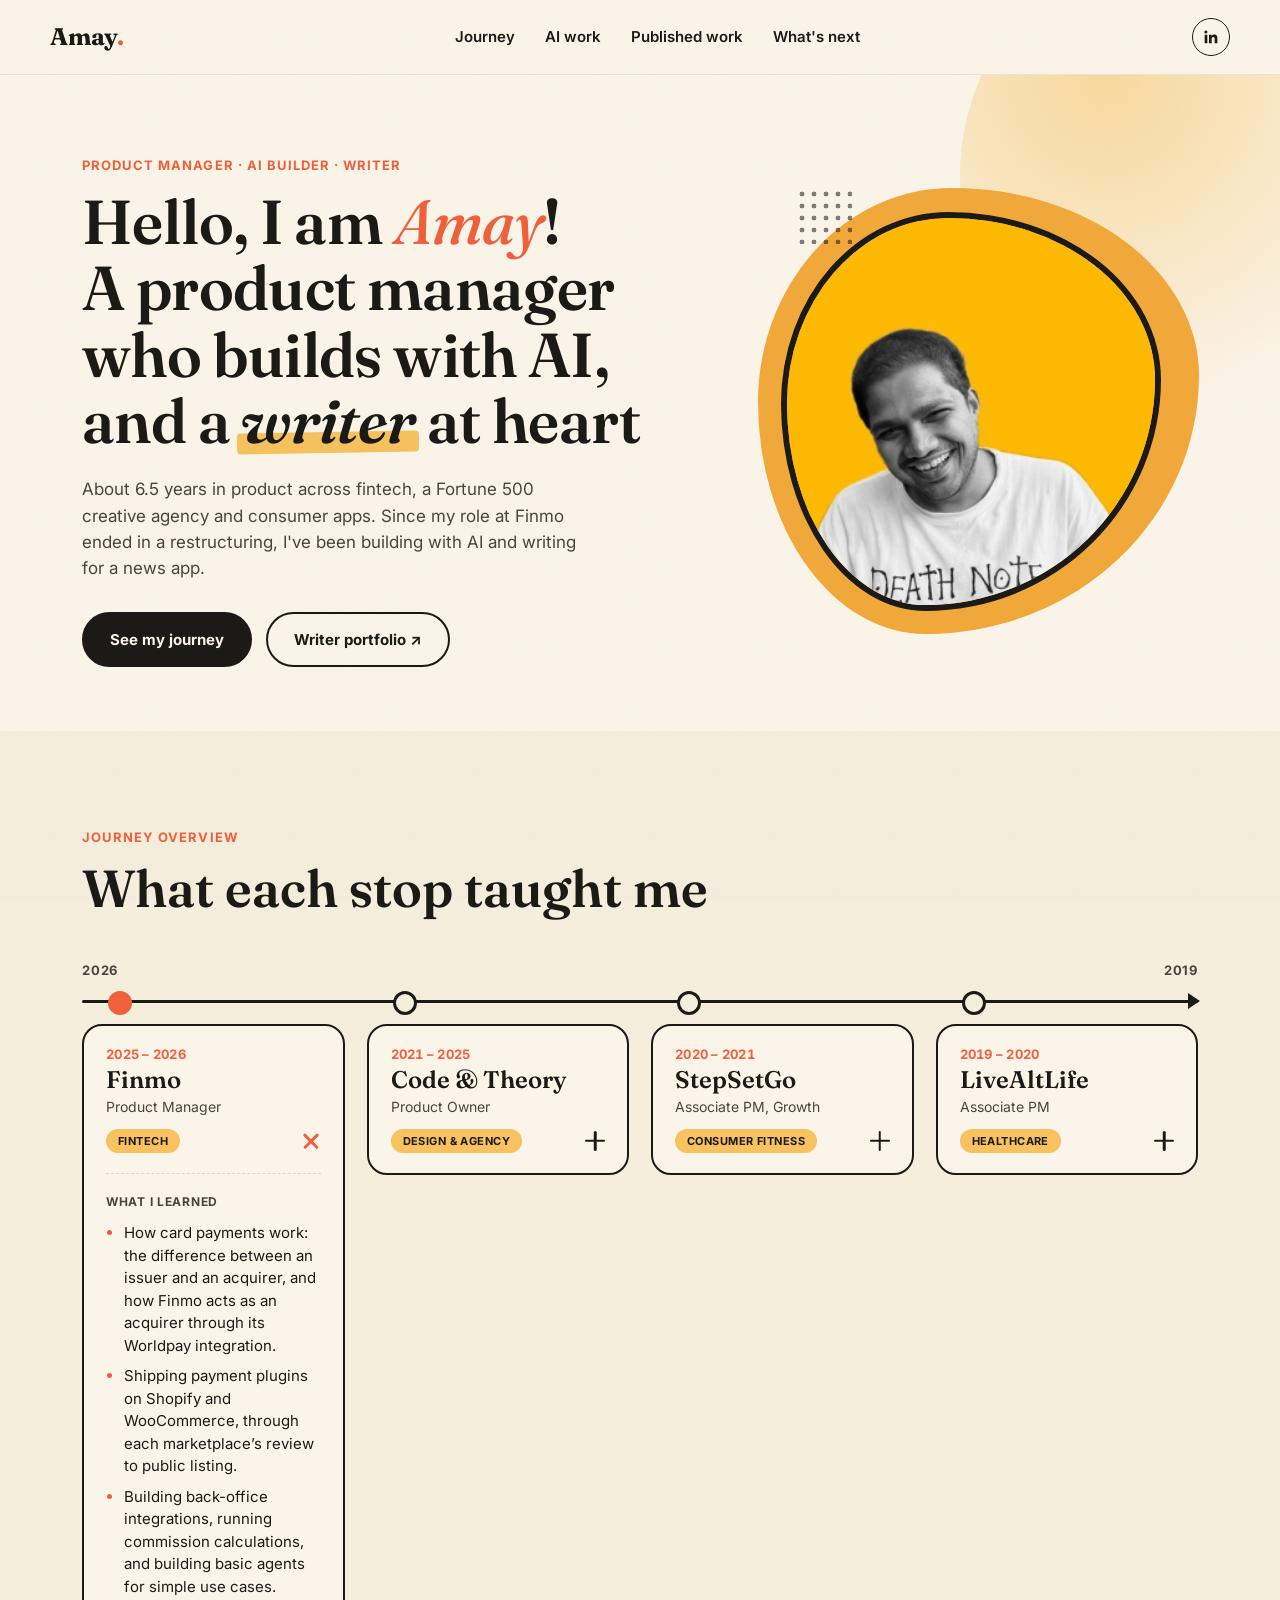
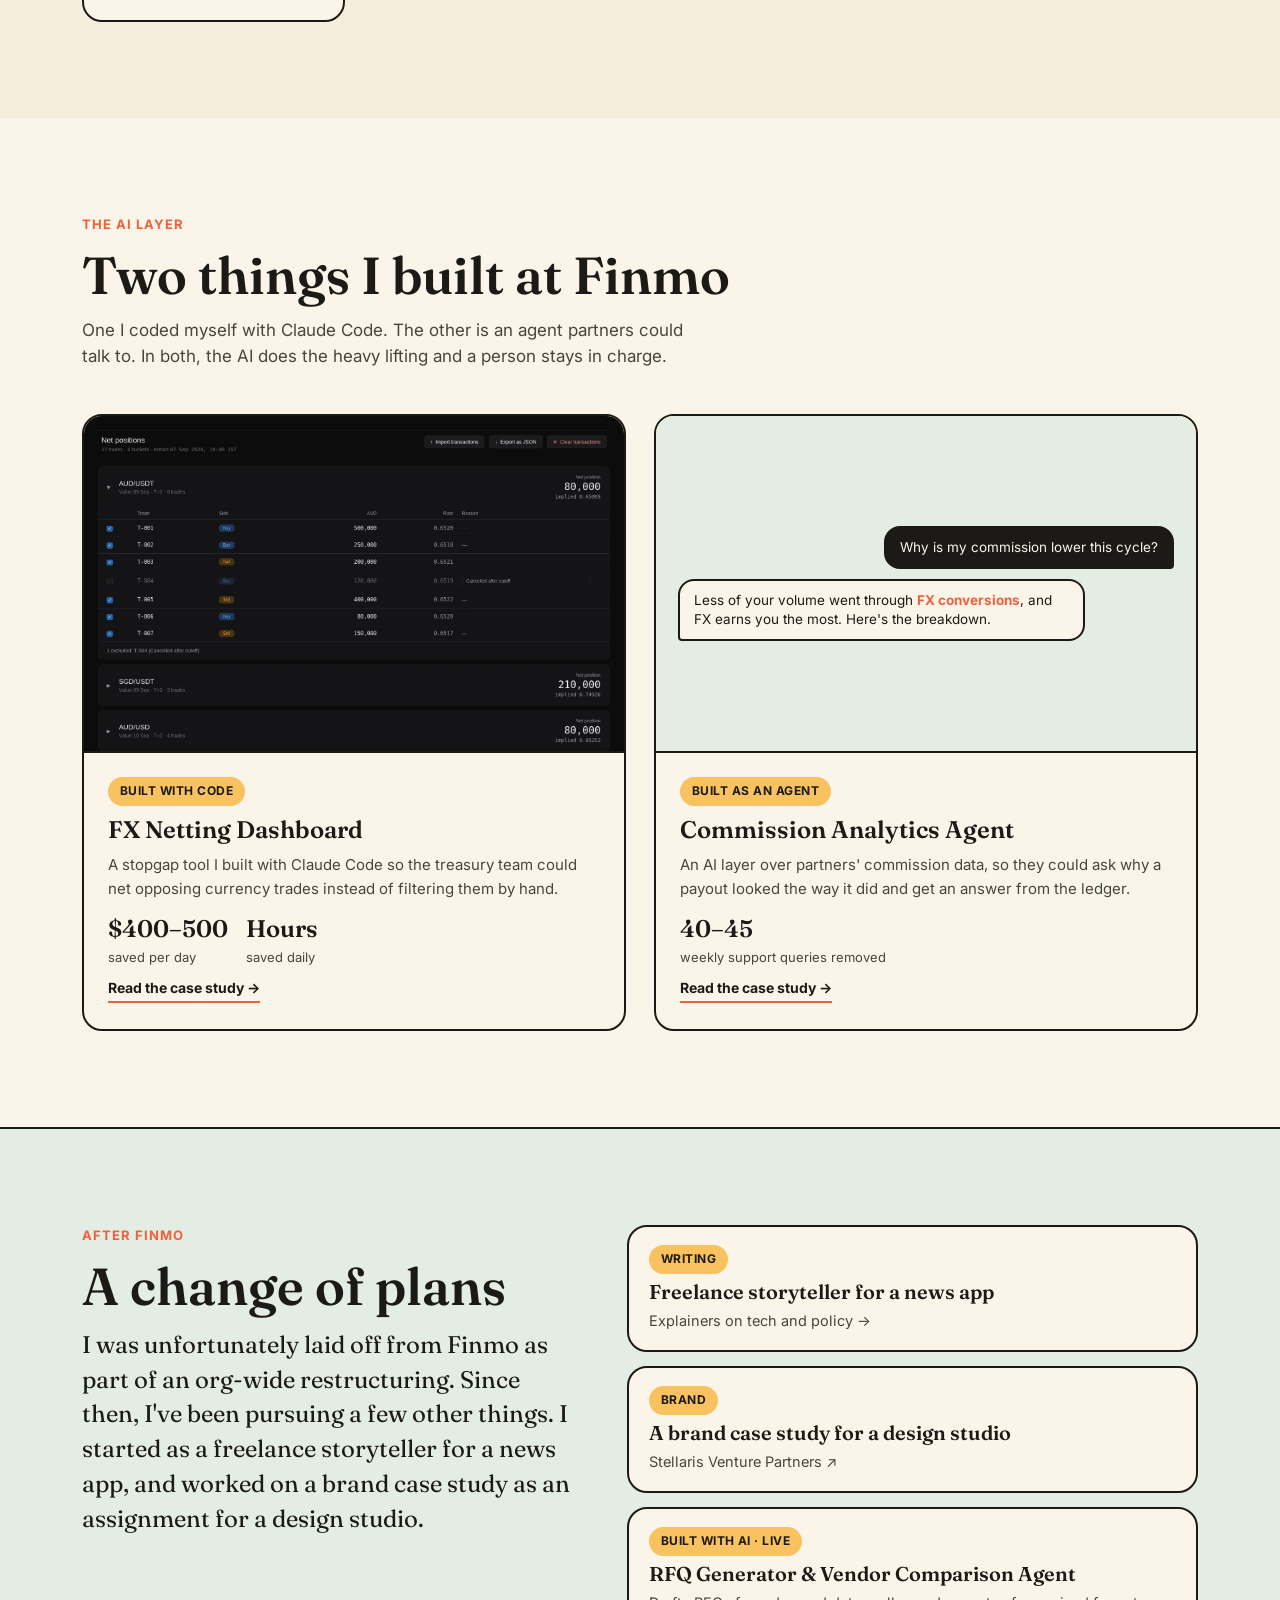
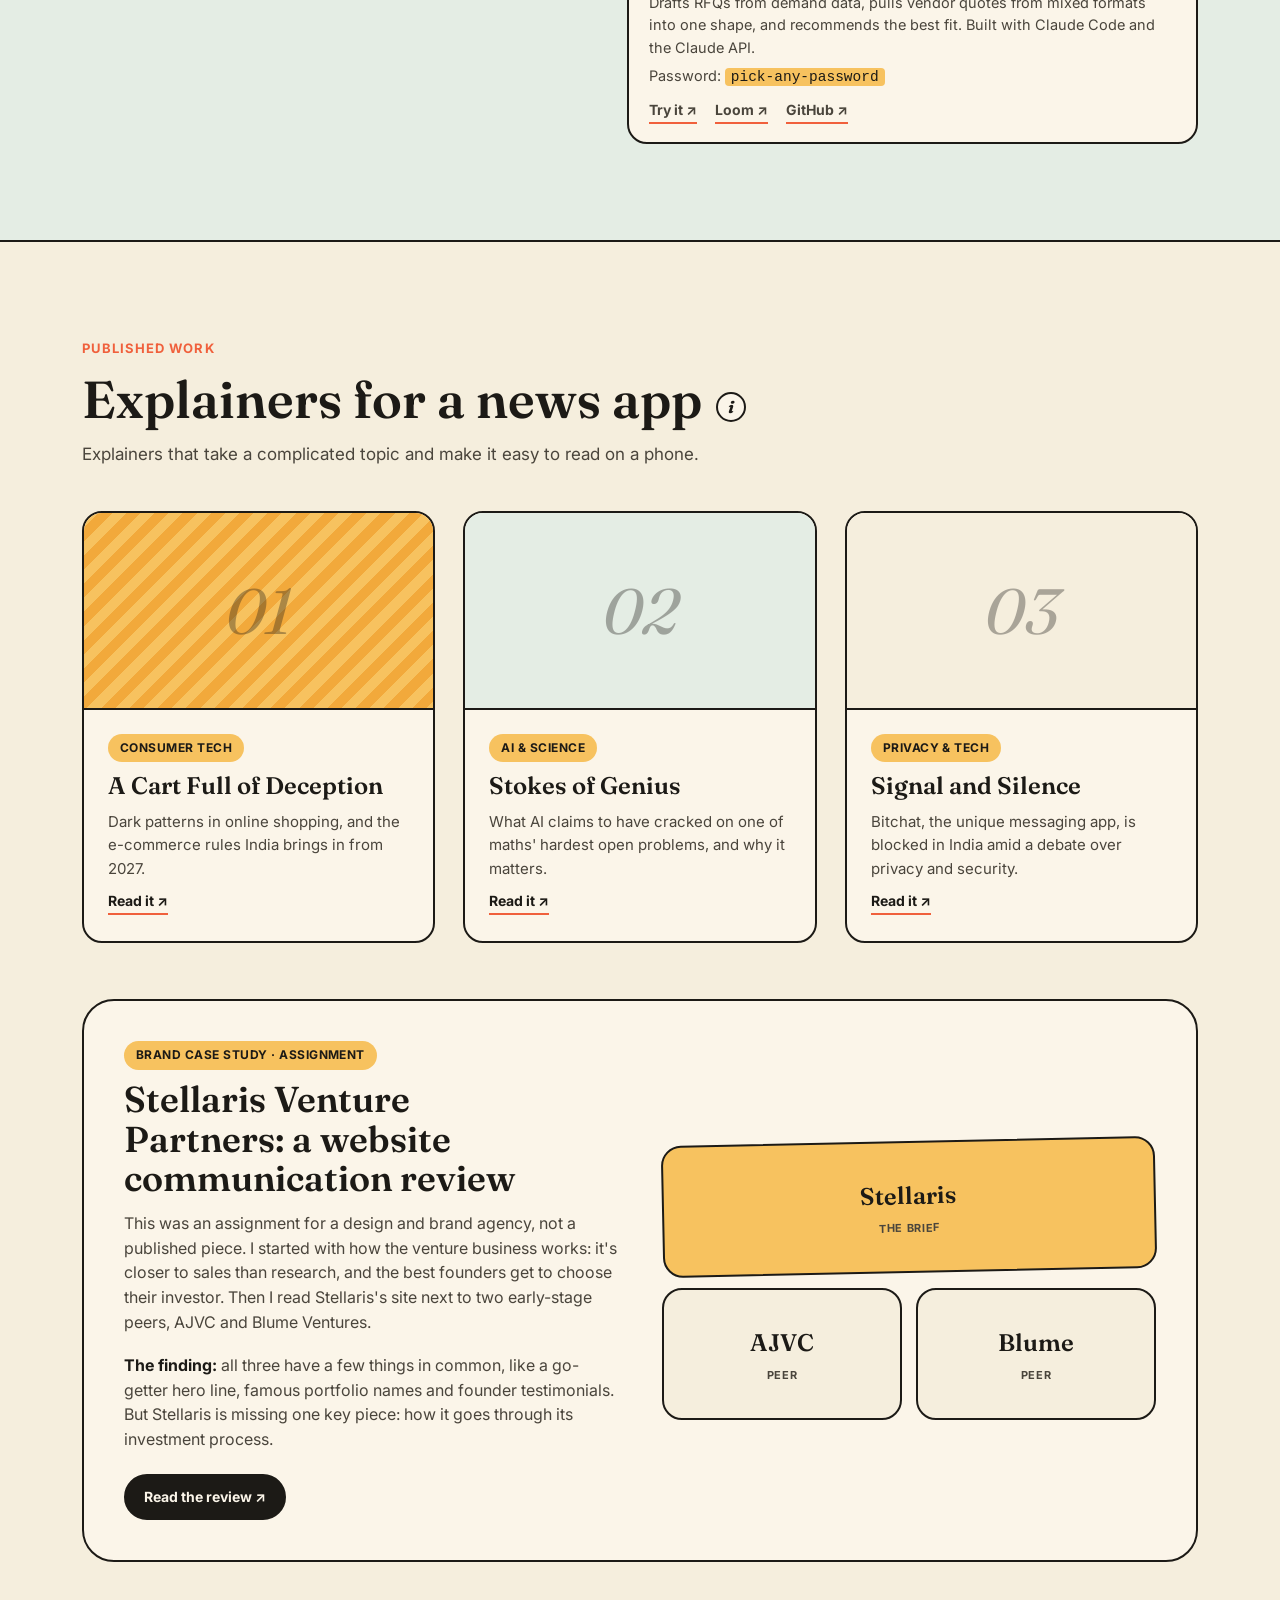
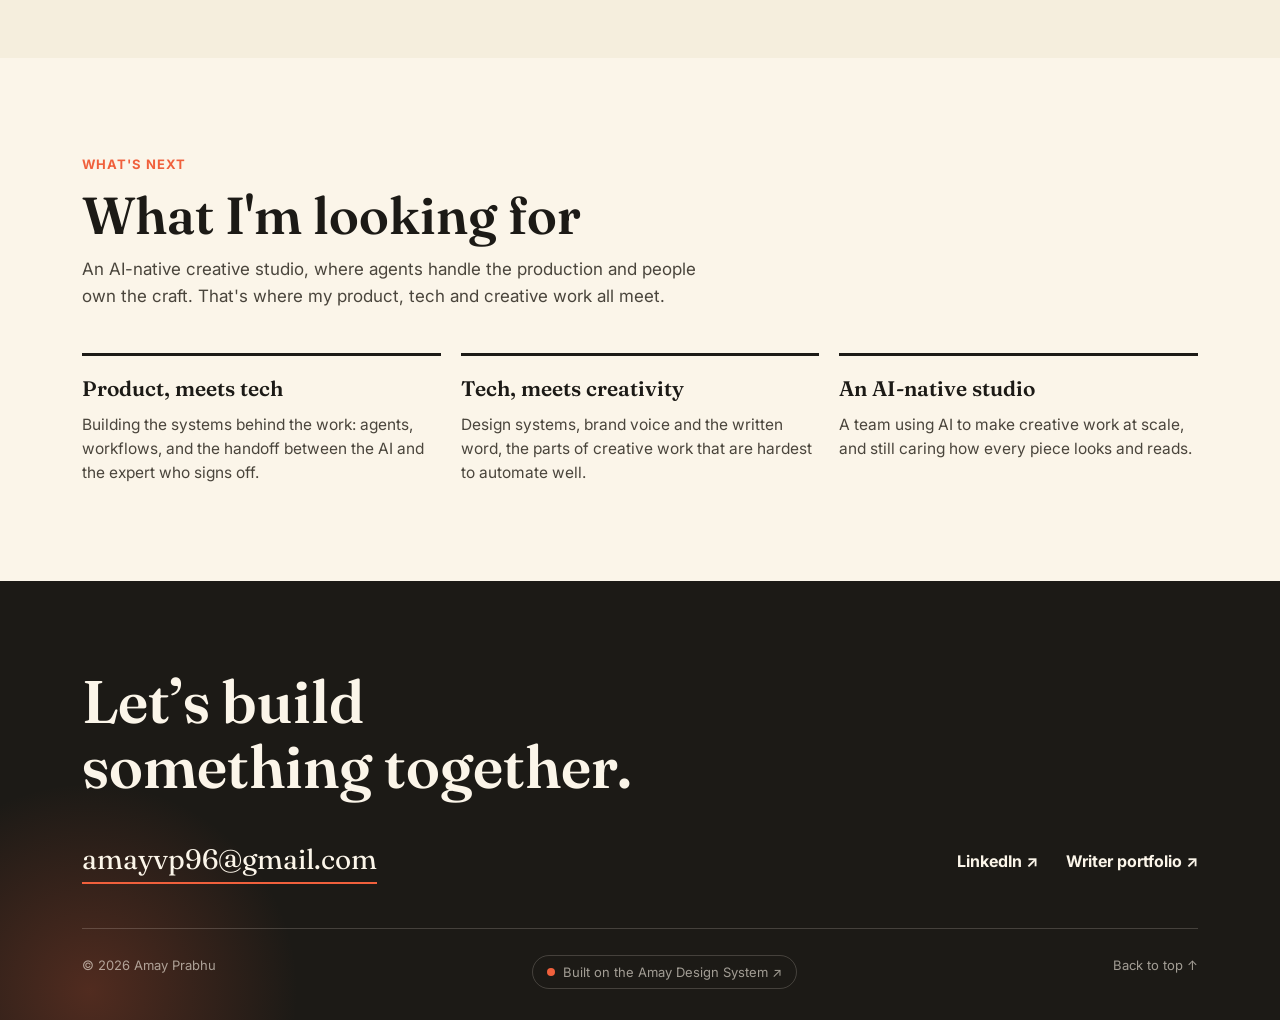
==== commit 9a1d8982: "Update ownership note and Stellaris case study wording Co-Authored-By: Claude Opus 5.5 <noreply@anth" ====
--- a/index.html
+++ b/index.html
@@ -204,7 +204,7 @@
           <h2 class="section-title">Explainers for a news app</h2>
           <span class="info">
             <button class="info-btn" type="button" aria-expanded="false" aria-controls="own-note" aria-label="About ownership of these articles">i</button>
-            <span class="info-pop" id="own-note" role="dialog" aria-label="Ownership" hidden>This work is owned by the publisher, so my name won't appear at the end of these articles. This is as per my contract.</span>
+            <span class="info-pop" id="own-note" role="dialog" aria-label="Ownership" hidden>Under my present contract the work is not owned by the author. It is owned by the news site publishing it. Hence, my name will not appear at the end of the story.</span>
           </span>
         </div>
         <p class="section-sub">Explainers that take a complicated topic and make it easy to read on a phone.</p>
@@ -240,10 +240,10 @@
       </div>
       <div class="case">
         <div>
-          <span class="chip">Brand case study</span>
+          <span class="chip">Brand case study · assignment</span>
           <h3>Stellaris Venture Partners: a website communication review</h3>
-          <p>An exercise for a design and brand agency. I started with how the venture business works: it's closer to sales than research, and the best founders get to choose their investor. Then I read Stellaris's site next to two early-stage peers, AJVC and Blume Ventures.</p>
-          <p><b style="color:var(--ink)">The finding:</b> all three lead with a go-getter hero line, famous portfolio names and founder testimonials. Stellaris has the strongest proof of the three, but its homepage doesn't make the sale yet.</p>
+          <p>This was an assignment for a design and brand agency, not a published piece. I started with how the venture business works: it's closer to sales than research, and the best founders get to choose their investor. Then I read Stellaris's site next to two early-stage peers, AJVC and Blume Ventures.</p>
+          <p><b style="color:var(--ink)">The finding:</b> all three have a few things in common, like a go-getter hero line, famous portfolio names and founder testimonials. But Stellaris is missing one key piece: how it goes through its investment process.</p>
           <a class="btn btn-primary btn-sm" href="stellaris/">Read the review ↗</a>
         </div>
         <div class="vs vs-grid" aria-label="Brands compared">
